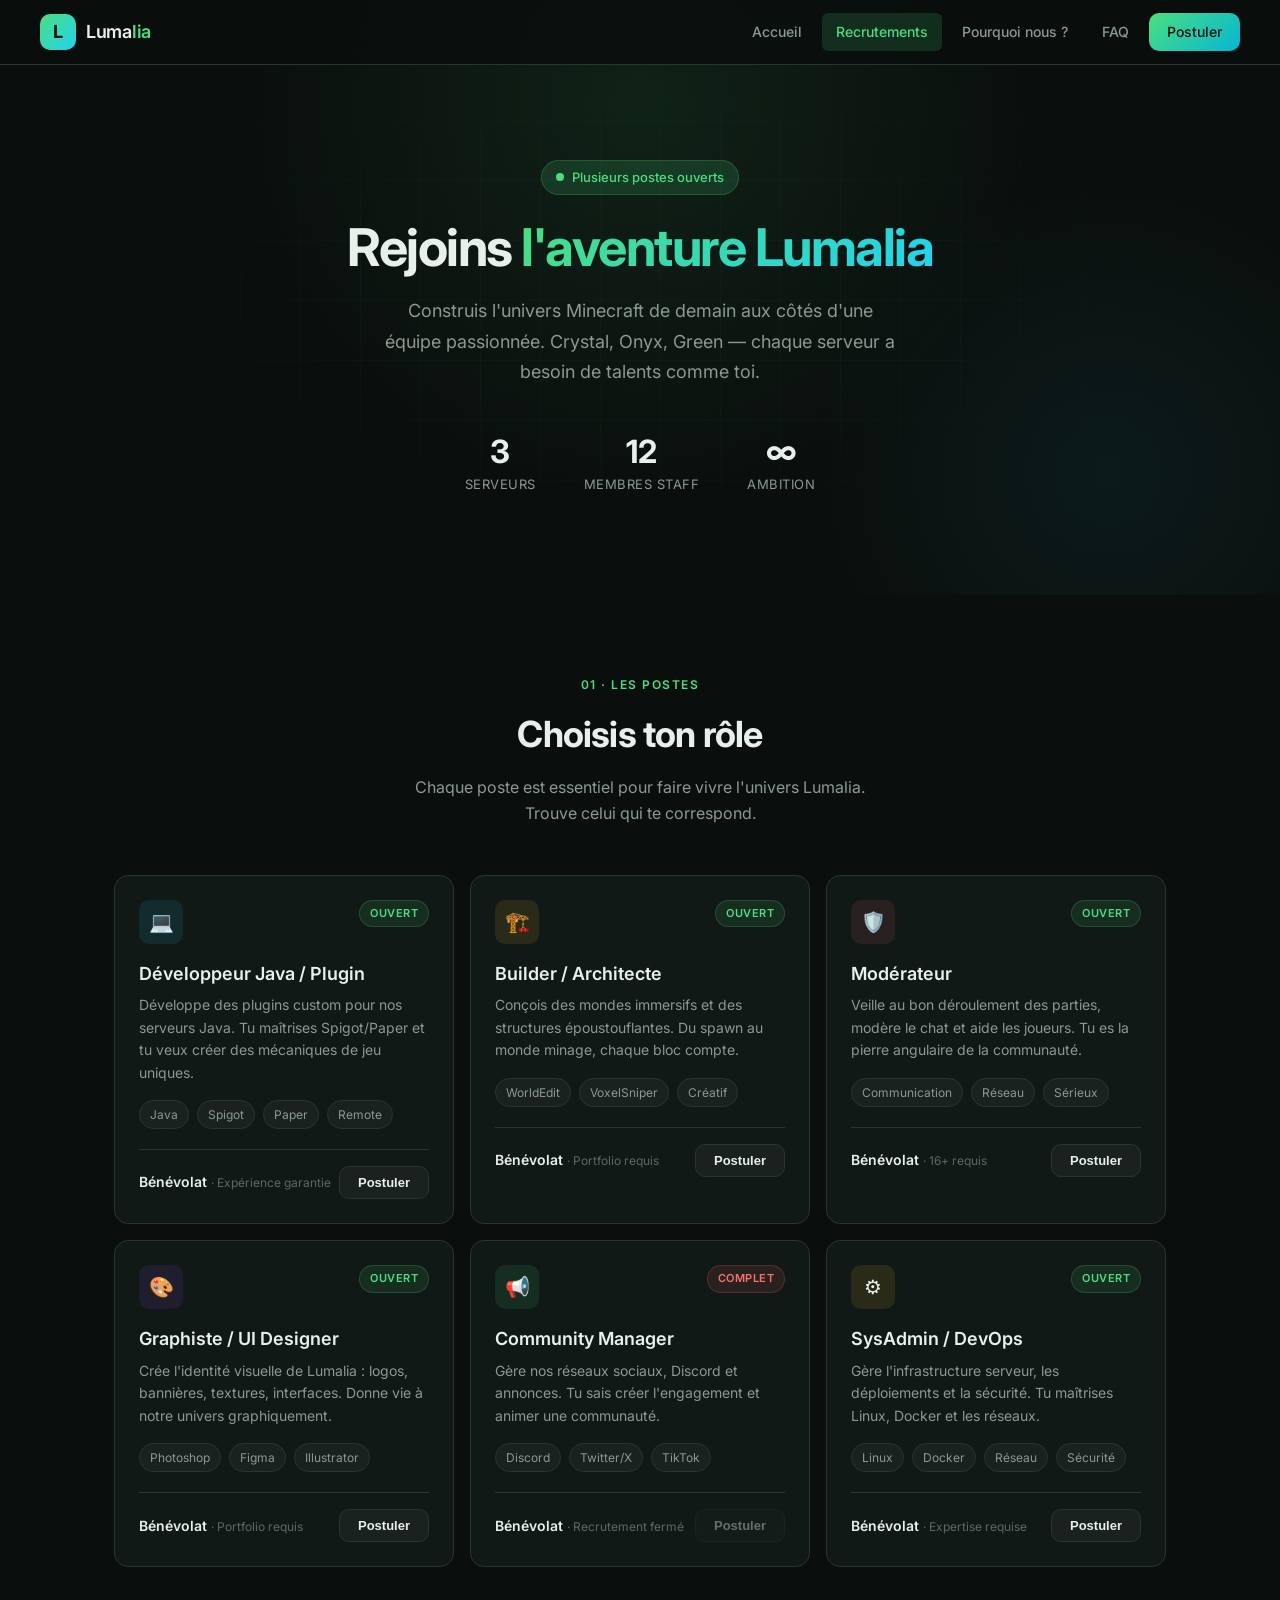
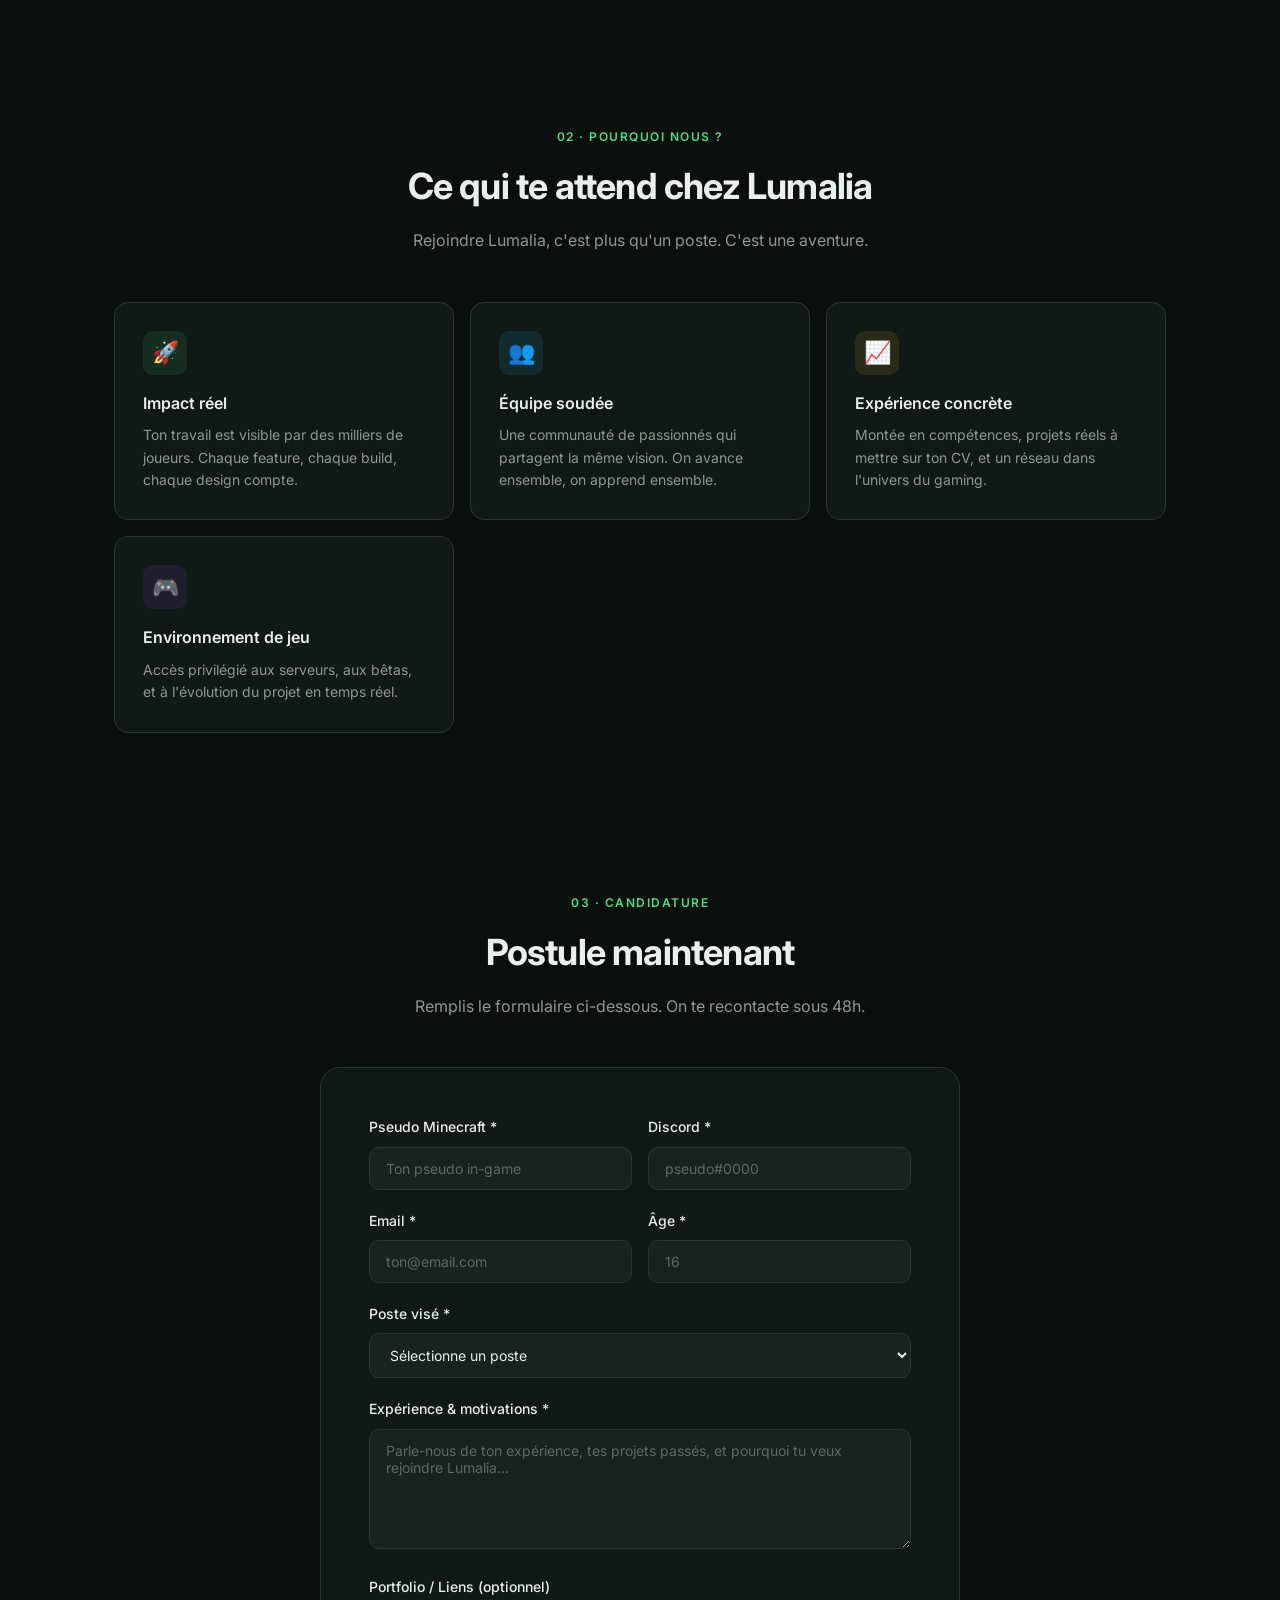
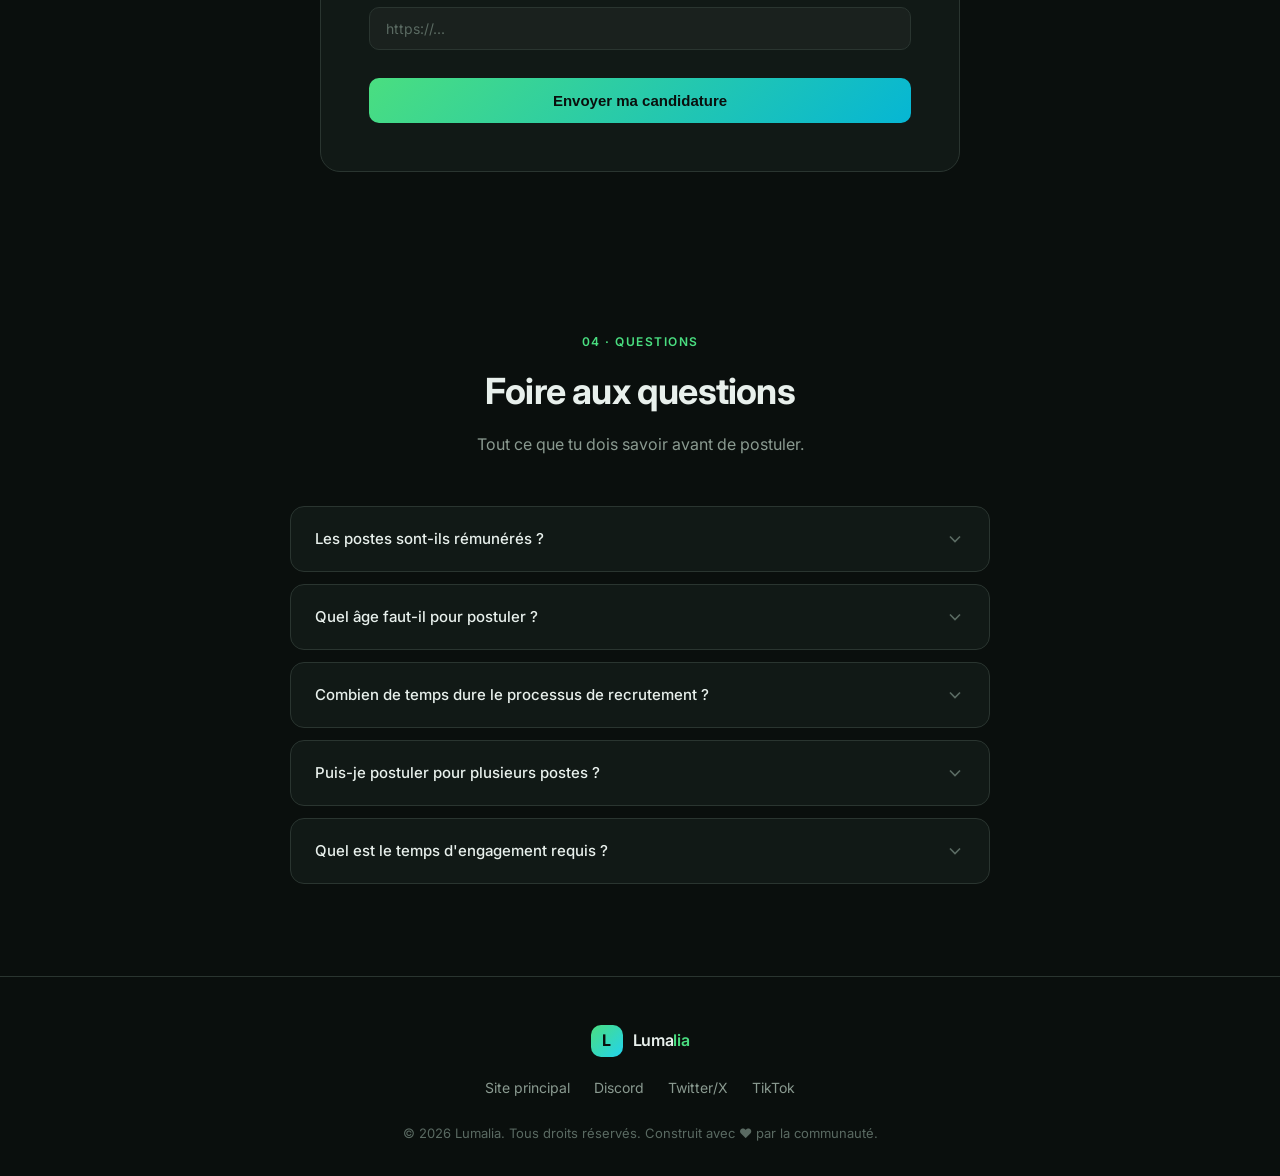
==== index.html @ da92738c "Update print statement from 'Hello' to 'Goodbye'" ====
<!DOCTYPE html>
<html lang="fr">
<head>
    <meta charset="UTF-8">
    <meta name="viewport" content="width=device-width, initial-scale=1.0">
    <title>Recrutements — Lumalia</title>
    <link rel="preconnect" href="https://fonts.googleapis.com">
    <link rel="preconnect" href="https://fonts.gstatic.com" crossorigin>
    <link href="https://fonts.googleapis.com/css2?family=Inter:wght@400;500;600;700&display=swap" rel="stylesheet">
    <style>
        :root {
            --lumalia-bg: #0a0f0d;
            --lumalia-surface: #111916;
            --lumalia-surface-2: #1a211e;
            --lumalia-surface-3: #242c28;
            --lumalia-border: #2a3530;
            --lumalia-text: #e8f0ec;
            --lumalia-text-dim: #8a9a90;
            --lumalia-text-muted: #5a6a62;
            --lumalia-green: #4ade80;
            --lumalia-green-dim: #22c55e;
            --lumalia-green-glow: rgba(74, 222, 128, 0.15);
            --lumalia-cyan: #22d3ee;
            --lumalia-cyan-dim: #06b6d4;
            --lumalia-cyan-glow: rgba(34, 211, 238, 0.15);
            --lumalia-amber: #fbbf24;
            --lumalia-red: #f87171;
            --radius-sm: 6px;
            --radius-md: 10px;
            --radius-lg: 14px;
            --radius-xl: 20px;
        }

        * {
            margin: 0;
            padding: 0;
            box-sizing: border-box;
        }

        body {
            font-family: 'Inter', system-ui, -apple-system, sans-serif;
            background: var(--lumalia-bg);
            color: var(--lumalia-text);
            line-height: 1.6;
            overflow-x: hidden;
        }

        /* ===== NAVBAR ===== */
        .navbar {
            position: fixed;
            top: 0;
            left: 0;
            right: 0;
            z-index: 100;
            background: rgba(10, 15, 13, 0.85);
            backdrop-filter: blur(20px);
            border-bottom: 1px solid var(--lumalia-border);
            padding: 0 24px;
        }

        .navbar-inner {
            max-width: 1200px;
            margin: 0 auto;
            display: flex;
            align-items: center;
            justify-content: space-between;
            height: 64px;
        }

        .logo {
            display: flex;
            align-items: center;
            gap: 10px;
            text-decoration: none;
            color: var(--lumalia-text);
        }

        .logo-icon {
            width: 36px;
            height: 36px;
            background: linear-gradient(135deg, var(--lumalia-green), var(--lumalia-cyan));
            border-radius: var(--radius-md);
            display: flex;
            align-items: center;
            justify-content: center;
            font-weight: 700;
            font-size: 18px;
            color: var(--lumalia-bg);
        }

        .logo-text {
            font-weight: 600;
            font-size: 18px;
            letter-spacing: -0.3px;
        }

        .logo-text span {
            color: var(--lumalia-green);
        }

        .nav-links {
            display: flex;
            align-items: center;
            gap: 6px;
        }

        .nav-links a {
            color: var(--lumalia-text-dim);
            text-decoration: none;
            font-size: 14px;
            font-weight: 500;
            padding: 8px 14px;
            border-radius: var(--radius-sm);
            transition: all 0.2s ease;
        }

        .nav-links a:hover {
            color: var(--lumalia-text);
            background: var(--lumalia-surface-2);
        }

        .nav-links a.active {
            color: var(--lumalia-green);
            background: var(--lumalia-green-glow);
        }

        .nav-cta {
            background: linear-gradient(135deg, var(--lumalia-green), var(--lumalia-cyan-dim));
            color: var(--lumalia-bg) !important;
            font-weight: 600;
            padding: 8px 18px !important;
            border-radius: var(--radius-md) !important;
        }

        .nav-cta:hover {
            opacity: 0.9;
            color: var(--lumalia-bg) !important;
        }

        /* ===== HERO ===== */
        .hero {
            padding: 160px 24px 100px;
            text-align: center;
            position: relative;
            overflow: hidden;
        }

        .hero-bg {
            position: absolute;
            inset: 0;
            pointer-events: none;
        }

        .hero-bg::before {
            content: '';
            position: absolute;
            top: -50%;
            left: 50%;
            transform: translateX(-50%);
            width: 800px;
            height: 800px;
            background: radial-gradient(circle, var(--lumalia-green-glow), transparent 70%);
            opacity: 0.6;
        }

        .hero-bg::after {
            content: '';
            position: absolute;
            bottom: -30%;
            right: -10%;
            width: 600px;
            height: 600px;
            background: radial-gradient(circle, var(--lumalia-cyan-glow), transparent 70%);
            opacity: 0.4;
        }

        .hero-grid {
            position: absolute;
            inset: 0;
            background-image:
                linear-gradient(rgba(74, 222, 128, 0.03) 1px, transparent 1px),
                linear-gradient(90deg, rgba(74, 222, 128, 0.03) 1px, transparent 1px);
            background-size: 60px 60px;
            mask-image: radial-gradient(ellipse at center, black 30%, transparent 70%);
            -webkit-mask-image: radial-gradient(ellipse at center, black 30%, transparent 70%);
        }

        .hero-content {
            position: relative;
            z-index: 2;
            max-width: 700px;
            margin: 0 auto;
        }

        .hero-badge {
            display: inline-flex;
            align-items: center;
            gap: 8px;
            padding: 6px 14px;
            background: var(--lumalia-green-glow);
            border: 1px solid rgba(74, 222, 128, 0.2);
            border-radius: 100px;
            font-size: 13px;
            font-weight: 500;
            color: var(--lumalia-green);
            margin-bottom: 24px;
        }

        .hero-badge .dot {
            width: 8px;
            height: 8px;
            background: var(--lumalia-green);
            border-radius: 50%;
            animation: pulse 2s ease-in-out infinite;
        }

        @keyframes pulse {
            0%, 100% { opacity: 1; transform: scale(1); }
            50% { opacity: 0.5; transform: scale(0.8); }
        }

        .hero h1 {
            font-size: 52px;
            font-weight: 700;
            line-height: 1.1;
            letter-spacing: -1.5px;
            margin-bottom: 20px;
        }

        .hero h1 .highlight {
            background: linear-gradient(135deg, var(--lumalia-green), var(--lumalia-cyan));
            -webkit-background-clip: text;
            -webkit-text-fill-color: transparent;
            background-clip: text;
        }

        .hero p {
            font-size: 18px;
            color: var(--lumalia-text-dim);
            max-width: 520px;
            margin: 0 auto 36px;
            line-height: 1.7;
        }

        .hero-stats {
            display: flex;
            justify-content: center;
            gap: 48px;
            margin-top: 48px;
        }

        .hero-stat {
            text-align: center;
        }

        .hero-stat-value {
            font-size: 32px;
            font-weight: 700;
            color: var(--lumalia-text);
            line-height: 1;
        }

        .hero-stat-label {
            font-size: 13px;
            color: var(--lumalia-text-dim);
            margin-top: 6px;
            text-transform: uppercase;
            letter-spacing: 0.5px;
        }

        /* ===== SECTIONS ===== */
        .section {
            padding: 80px 24px;
            max-width: 1100px;
            margin: 0 auto;
        }

        .section-header {
            text-align: center;
            margin-bottom: 48px;
        }

        .section-label {
            font-size: 12px;
            font-weight: 600;
            text-transform: uppercase;
            letter-spacing: 1.5px;
            color: var(--lumalia-green);
            margin-bottom: 12px;
        }

        .section h2 {
            font-size: 36px;
            font-weight: 700;
            letter-spacing: -0.8px;
            margin-bottom: 12px;
        }

        .section p {
            color: var(--lumalia-text-dim);
            font-size: 16px;
            max-width: 500px;
            margin: 0 auto;
        }

        /* ===== JOBS GRID ===== */
        .jobs-grid {
            display: grid;
            grid-template-columns: repeat(auto-fill, minmax(320px, 1fr));
            gap: 16px;
        }

        .job-card {
            background: var(--lumalia-surface);
            border: 1px solid var(--lumalia-border);
            border-radius: var(--radius-lg);
            padding: 24px;
            transition: all 0.3s ease;
            cursor: pointer;
            position: relative;
            overflow: hidden;
        }

        .job-card::before {
            content: '';
            position: absolute;
            top: 0;
            left: 0;
            right: 0;
            height: 2px;
            background: linear-gradient(90deg, var(--lumalia-green), var(--lumalia-cyan));
            opacity: 0;
            transition: opacity 0.3s ease;
        }

        .job-card:hover {
            border-color: rgba(74, 222, 128, 0.3);
            transform: translateY(-2px);
            box-shadow: 0 8px 32px rgba(0, 0, 0, 0.3);
        }

        .job-card:hover::before {
            opacity: 1;
        }

        .job-card-header {
            display: flex;
            align-items: flex-start;
            justify-content: space-between;
            margin-bottom: 16px;
        }

        .job-icon {
            width: 44px;
            height: 44px;
            border-radius: var(--radius-md);
            display: flex;
            align-items: center;
            justify-content: center;
            font-size: 20px;
        }

        .job-icon.dev { background: rgba(34, 211, 238, 0.1); }
        .job-icon.builder { background: rgba(251, 191, 36, 0.1); }
        .job-icon.mod { background: rgba(248, 113, 113, 0.1); }
        .job-icon.design { background: rgba(168, 85, 247, 0.1); }
        .job-icon.community { background: rgba(74, 222, 128, 0.1); }
        .job-icon.sysadmin { background: rgba(251, 191, 36, 0.1); }

        .job-status {
            padding: 4px 10px;
            border-radius: 100px;
            font-size: 11px;
            font-weight: 600;
            text-transform: uppercase;
            letter-spacing: 0.5px;
        }

        .job-status.open {
            background: rgba(74, 222, 128, 0.1);
            color: var(--lumalia-green);
            border: 1px solid rgba(74, 222, 128, 0.2);
        }

        .job-status.closed {
            background: rgba(248, 113, 113, 0.1);
            color: var(--lumalia-red);
            border: 1px solid rgba(248, 113, 113, 0.2);
        }

        .job-card h3 {
            font-size: 18px;
            font-weight: 600;
            margin-bottom: 6px;
        }

        .job-card p {
            font-size: 14px;
            color: var(--lumalia-text-dim);
            line-height: 1.6;
            margin-bottom: 16px;
        }

        .job-meta {
            display: flex;
            flex-wrap: wrap;
            gap: 8px;
        }

        .job-tag {
            padding: 4px 10px;
            background: var(--lumalia-surface-2);
            border: 1px solid var(--lumalia-border);
            border-radius: 100px;
            font-size: 12px;
            color: var(--lumalia-text-dim);
        }

        .job-card-footer {
            display: flex;
            align-items: center;
            justify-content: space-between;
            margin-top: 20px;
            padding-top: 16px;
            border-top: 1px solid var(--lumalia-border);
        }

        .job-salary {
            font-size: 14px;
            font-weight: 600;
            color: var(--lumalia-text);
        }

        .job-salary span {
            font-size: 12px;
            font-weight: 400;
            color: var(--lumalia-text-muted);
        }

        .job-apply-btn {
            padding: 8px 18px;
            background: var(--lumalia-surface-2);
            border: 1px solid var(--lumalia-border);
            border-radius: var(--radius-md);
            color: var(--lumalia-text);
            font-size: 13px;
            font-weight: 600;
            cursor: pointer;
            transition: all 0.2s ease;
        }

        .job-apply-btn:hover {
            background: var(--lumalia-green);
            border-color: var(--lumalia-green);
            color: var(--lumalia-bg);
        }

        /* ===== WHY JOIN ===== */
        .why-grid {
            display: grid;
            grid-template-columns: repeat(auto-fill, minmax(260px, 1fr));
            gap: 16px;
        }

        .why-card {
            background: var(--lumalia-surface);
            border: 1px solid var(--lumalia-border);
            border-radius: var(--radius-lg);
            padding: 28px;
            transition: all 0.3s ease;
        }

        .why-card:hover {
            border-color: rgba(74, 222, 128, 0.2);
        }

        .why-card .icon {
            width: 44px;
            height: 44px;
            border-radius: var(--radius-md);
            display: flex;
            align-items: center;
            justify-content: center;
            font-size: 22px;
            margin-bottom: 16px;
        }

        .why-card h3 {
            font-size: 16px;
            font-weight: 600;
            margin-bottom: 8px;
        }

        .why-card p {
            font-size: 14px;
            color: var(--lumalia-text-dim);
            line-height: 1.6;
        }

        /* ===== APPLICATION FORM ===== */
        .form-section {
            background: var(--lumalia-surface);
            border: 1px solid var(--lumalia-border);
            border-radius: var(--radius-xl);
            padding: 48px;
            max-width: 640px;
            margin: 0 auto;
        }

        .form-group {
            margin-bottom: 20px;
        }

        .form-group label {
            display: block;
            font-size: 14px;
            font-weight: 500;
            margin-bottom: 8px;
            color: var(--lumalia-text);
        }

        .form-group input,
        .form-group select,
        .form-group textarea {
            width: 100%;
            padding: 12px 16px;
            background: var(--lumalia-surface-2);
            border: 1px solid var(--lumalia-border);
            border-radius: var(--radius-md);
            color: var(--lumalia-text);
            font-size: 14px;
            font-family: inherit;
            transition: all 0.2s ease;
            outline: none;
        }

        .form-group input:focus,
        .form-group select:focus,
        .form-group textarea:focus {
            border-color: var(--lumalia-green);
            box-shadow: 0 0 0 3px var(--lumalia-green-glow);
        }

        .form-group input::placeholder,
        .form-group textarea::placeholder {
            color: var(--lumalia-text-muted);
        }

        .form-group textarea {
            min-height: 120px;
            resize: vertical;
        }

        .form-row {
            display: grid;
            grid-template-columns: 1fr 1fr;
            gap: 16px;
        }

        .form-submit {
            width: 100%;
            padding: 14px;
            background: linear-gradient(135deg, var(--lumalia-green), var(--lumalia-cyan-dim));
            border: none;
            border-radius: var(--radius-md);
            color: var(--lumalia-bg);
            font-size: 15px;
            font-weight: 600;
            cursor: pointer;
            transition: all 0.2s ease;
            margin-top: 8px;
        }

        .form-submit:hover {
            opacity: 0.9;
            transform: translateY(-1px);
        }

        /* ===== FAQ ===== */
        .faq-list {
            max-width: 700px;
            margin: 0 auto;
        }

        .faq-item {
            background: var(--lumalia-surface);
            border: 1px solid var(--lumalia-border);
            border-radius: var(--radius-lg);
            margin-bottom: 12px;
            overflow: hidden;
            transition: all 0.3s ease;
        }

        .faq-item:hover {
            border-color: rgba(74, 222, 128, 0.2);
        }

        .faq-question {
            padding: 20px 24px;
            display: flex;
            align-items: center;
            justify-content: space-between;
            cursor: pointer;
            font-size: 15px;
            font-weight: 500;
            transition: color 0.2s ease;
        }

        .faq-question:hover {
            color: var(--lumalia-green);
        }

        .faq-question svg {
            width: 20px;
            height: 20px;
            color: var(--lumalia-text-muted);
            transition: transform 0.3s ease;
            flex-shrink: 0;
        }

        .faq-item.active .faq-question svg {
            transform: rotate(180deg);
        }

        .faq-answer {
            max-height: 0;
            overflow: hidden;
            transition: max-height 0.3s ease, padding 0.3s ease;
        }

        .faq-item.active .faq-answer {
            max-height: 300px;
            padding: 0 24px 20px;
        }

        .faq-answer p {
            font-size: 14px;
            color: var(--lumalia-text-dim);
            line-height: 1.7;
        }

        /* ===== FOOTER ===== */
        .footer {
            border-top: 1px solid var(--lumalia-border);
            padding: 48px 24px 32px;
            text-align: center;
        }

        .footer-logo {
            display: inline-flex;
            align-items: center;
            gap: 10px;
            margin-bottom: 20px;
        }

        .footer-logo .logo-icon {
            width: 32px;
            height: 32px;
            font-size: 16px;
        }

        .footer-logo .logo-text {
            font-size: 16px;
        }

        .footer-links {
            display: flex;
            justify-content: center;
            gap: 24px;
            margin-bottom: 24px;
        }

        .footer-links a {
            color: var(--lumalia-text-dim);
            text-decoration: none;
            font-size: 14px;
            transition: color 0.2s ease;
        }

        .footer-links a:hover {
            color: var(--lumalia-text);
        }

        .footer-copy {
            font-size: 13px;
            color: var(--lumalia-text-muted);
        }

        /* ===== SCROLLBAR ===== */
        ::-webkit-scrollbar {
            width: 8px;
        }

        ::-webkit-scrollbar-track {
            background: var(--lumalia-bg);
        }

        ::-webkit-scrollbar-thumb {
            background: var(--lumalia-surface-3);
            border-radius: 4px;
        }

        ::-webkit-scrollbar-thumb:hover {
            background: var(--lumalia-border);
        }

        /* ===== RESPONSIVE ===== */
        @media (max-width: 768px) {
            .hero h1 {
                font-size: 36px;
            }

            .hero-stats {
                gap: 24px;
            }

            .hero-stat-value {
                font-size: 24px;
            }

            .section h2 {
                font-size: 28px;
            }

            .form-row {
                grid-template-columns: 1fr;
            }

            .form-section {
                padding: 28px;
            }

            .nav-links {
                display: none;
            }
        }
    </style>
<base target="_blank">
</head>
<body>

    <!-- NAVBAR -->
    <nav class="navbar">
        <div class="navbar-inner">
            <a href="https://lumania.fr" class="logo">
                <div class="logo-icon">L</div>
                <div class="logo-text">Luma<span>lia</span></div>
            </a>
            <div class="nav-links">
                <a href="https://lumania.fr">Accueil</a>
                <a href="#jobs" class="active">Recrutements</a>
                <a href="#why">Pourquoi nous ?</a>
                <a href="#faq">FAQ</a>
                <a href="#apply" class="nav-cta">Postuler</a>
            </div>
        </div>
    </nav>

    <!-- HERO -->
    <section class="hero">
        <div class="hero-bg">
            <div class="hero-grid"></div>
        </div>
        <div class="hero-content">
            <div class="hero-badge">
                <span class="dot"></span>
                Plusieurs postes ouverts
            </div>
            <h1>Rejoins <span class="highlight">l'aventure Lumalia</span></h1>
            <p>Construis l'univers Minecraft de demain aux côtés d'une équipe passionnée. Crystal, Onyx, Green — chaque serveur a besoin de talents comme toi.</p>
            <div class="hero-stats">
                <div class="hero-stat">
                    <div class="hero-stat-value">3</div>
                    <div class="hero-stat-label">Serveurs</div>
                </div>
                <div class="hero-stat">
                    <div class="hero-stat-value">12</div>
                    <div class="hero-stat-label">Membres staff</div>
                </div>
                <div class="hero-stat">
                    <div class="hero-stat-value">∞</div>
                    <div class="hero-stat-label">Ambition</div>
                </div>
            </div>
        </div>
    </section>

    <!-- JOBS -->
    <section class="section" id="jobs">
        <div class="section-header">
            <div class="section-label">01 · Les postes</div>
            <h2>Choisis ton rôle</h2>
            <p>Chaque poste est essentiel pour faire vivre l'univers Lumalia. Trouve celui qui te correspond.</p>
        </div>
        <div class="jobs-grid">
            <div class="job-card">
                <div class="job-card-header">
                    <div class="job-icon dev">💻</div>
                    <span class="job-status open">Ouvert</span>
                </div>
                <h3>Développeur Java / Plugin</h3>
                <p>Développe des plugins custom pour nos serveurs Java. Tu maîtrises Spigot/Paper et tu veux créer des mécaniques de jeu uniques.</p>
                <div class="job-meta">
                    <span class="job-tag">Java</span>
                    <span class="job-tag">Spigot</span>
                    <span class="job-tag">Paper</span>
                    <span class="job-tag">Remote</span>
                </div>
                <div class="job-card-footer">
                    <div class="job-salary">Bénévolat <span>· Expérience garantie</span></div>
                    <button class="job-apply-btn" onclick="scrollToApply('Développeur Java')">Postuler</button>
                </div>
            </div>

            <div class="job-card">
                <div class="job-card-header">
                    <div class="job-icon builder">🏗️</div>
                    <span class="job-status open">Ouvert</span>
                </div>
                <h3>Builder / Architecte</h3>
                <p>Conçois des mondes immersifs et des structures époustouflantes. Du spawn au monde minage, chaque bloc compte.</p>
                <div class="job-meta">
                    <span class="job-tag">WorldEdit</span>
                    <span class="job-tag">VoxelSniper</span>
                    <span class="job-tag">Créatif</span>
                </div>
                <div class="job-card-footer">
                    <div class="job-salary">Bénévolat <span>· Portfolio requis</span></div>
                    <button class="job-apply-btn" onclick="scrollToApply('Builder')">Postuler</button>
                </div>
            </div>

            <div class="job-card">
                <div class="job-card-header">
                    <div class="job-icon mod">🛡️</div>
                    <span class="job-status open">Ouvert</span>
                </div>
                <h3>Modérateur</h3>
                <p>Veille au bon déroulement des parties, modère le chat et aide les joueurs. Tu es la pierre angulaire de la communauté.</p>
                <div class="job-meta">
                    <span class="job-tag">Communication</span>
                    <span class="job-tag">Réseau</span>
                    <span class="job-tag">Sérieux</span>
                </div>
                <div class="job-card-footer">
                    <div class="job-salary">Bénévolat <span>· 16+ requis</span></div>
                    <button class="job-apply-btn" onclick="scrollToApply('Modérateur')">Postuler</button>
                </div>
            </div>

            <div class="job-card">
                <div class="job-card-header">
                    <div class="job-icon design">🎨</div>
                    <span class="job-status open">Ouvert</span>
                </div>
                <h3>Graphiste / UI Designer</h3>
                <p>Crée l'identité visuelle de Lumalia : logos, bannières, textures, interfaces. Donne vie à notre univers graphiquement.</p>
                <div class="job-meta">
                    <span class="job-tag">Photoshop</span>
                    <span class="job-tag">Figma</span>
                    <span class="job-tag">Illustrator</span>
                </div>
                <div class="job-card-footer">
                    <div class="job-salary">Bénévolat <span>· Portfolio requis</span></div>
                    <button class="job-apply-btn" onclick="scrollToApply('Graphiste')">Postuler</button>
                </div>
            </div>

            <div class="job-card">
                <div class="job-card-header">
                    <div class="job-icon community">📢</div>
                    <span class="job-status closed">Complet</span>
                </div>
                <h3>Community Manager</h3>
                <p>Gère nos réseaux sociaux, Discord et annonces. Tu sais créer l'engagement et animer une communauté.</p>
                <div class="job-meta">
                    <span class="job-tag">Discord</span>
                    <span class="job-tag">Twitter/X</span>
                    <span class="job-tag">TikTok</span>
                </div>
                <div class="job-card-footer">
                    <div class="job-salary">Bénévolat <span>· Recrutement fermé</span></div>
                    <button class="job-apply-btn" disabled style="opacity:0.4;cursor:not-allowed;">Postuler</button>
                </div>
            </div>

            <div class="job-card">
                <div class="job-card-header">
                    <div class="job-icon sysadmin">⚙️</div>
                    <span class="job-status open">Ouvert</span>
                </div>
                <h3>SysAdmin / DevOps</h3>
                <p>Gère l'infrastructure serveur, les déploiements et la sécurité. Tu maîtrises Linux, Docker et les réseaux.</p>
                <div class="job-meta">
                    <span class="job-tag">Linux</span>
                    <span class="job-tag">Docker</span>
                    <span class="job-tag">Réseau</span>
                    <span class="job-tag">Sécurité</span>
                </div>
                <div class="job-card-footer">
                    <div class="job-salary">Bénévolat <span>· Expertise requise</span></div>
                    <button class="job-apply-btn" onclick="scrollToApply('SysAdmin')">Postuler</button>
                </div>
            </div>
        </div>
    </section>

    <!-- WHY JOIN -->
    <section class="section" id="why">
        <div class="section-header">
            <div class="section-label">02 · Pourquoi nous ?</div>
            <h2>Ce qui te attend chez Lumalia</h2>
            <p>Rejoindre Lumalia, c'est plus qu'un poste. C'est une aventure.</p>
        </div>
        <div class="why-grid">
            <div class="why-card">
                <div class="icon" style="background: rgba(74,222,128,0.1);">🚀</div>
                <h3>Impact réel</h3>
                <p>Ton travail est visible par des milliers de joueurs. Chaque feature, chaque build, chaque design compte.</p>
            </div>
            <div class="why-card">
                <div class="icon" style="background: rgba(34,211,238,0.1);">👥</div>
                <h3>Équipe soudée</h3>
                <p>Une communauté de passionnés qui partagent la même vision. On avance ensemble, on apprend ensemble.</p>
            </div>
            <div class="why-card">
                <div class="icon" style="background: rgba(251,191,36,0.1);">📈</div>
                <h3>Expérience concrète</h3>
                <p>Montée en compétences, projets réels à mettre sur ton CV, et un réseau dans l'univers du gaming.</p>
            </div>
            <div class="why-card">
                <div class="icon" style="background: rgba(168,85,247,0.1);">🎮</div>
                <h3>Environnement de jeu</h3>
                <p>Accès privilégié aux serveurs, aux bêtas, et à l'évolution du projet en temps réel.</p>
            </div>
        </div>
    </section>

    <!-- APPLICATION FORM -->
    <section class="section" id="apply">
        <div class="section-header">
            <div class="section-label">03 · Candidature</div>
            <h2>Postule maintenant</h2>
            <p>Remplis le formulaire ci-dessous. On te recontacte sous 48h.</p>
        </div>
        <div class="form-section">
            <form id="applyForm" onsubmit="handleSubmit(event)">
                <div class="form-row">
                    <div class="form-group">
                        <label for="pseudo">Pseudo Minecraft *</label>
                        <input type="text" id="pseudo" name="pseudo" placeholder="Ton pseudo in-game" required>
                    </div>
                    <div class="form-group">
                        <label for="discord">Discord *</label>
                        <input type="text" id="discord" name="discord" placeholder="pseudo#0000" required>
                    </div>
                </div>
                <div class="form-row">
                    <div class="form-group">
                        <label for="email">Email *</label>
                        <input type="email" id="email" name="email" placeholder="ton@email.com" required>
                    </div>
                    <div class="form-group">
                        <label for="age">Âge *</label>
                        <input type="number" id="age" name="age" placeholder="16" min="13" max="99" required>
                    </div>
                </div>
                <div class="form-group">
                    <label for="poste">Poste visé *</label>
                    <select id="poste" name="poste" required>
                        <option value="">Sélectionne un poste</option>
                        <option value="Développeur Java">Développeur Java / Plugin</option>
                        <option value="Builder">Builder / Architecte</option>
                        <option value="Modérateur">Modérateur</option>
                        <option value="Graphiste">Graphiste / UI Designer</option>
                        <option value="SysAdmin">SysAdmin / DevOps</option>
                    </select>
                </div>
                <div class="form-group">
                    <label for="experience">Expérience & motivations *</label>
                    <textarea id="experience" name="experience" placeholder="Parle-nous de ton expérience, tes projets passés, et pourquoi tu veux rejoindre Lumalia..." required></textarea>
                </div>
                <div class="form-group">
                    <label for="portfolio">Portfolio / Liens (optionnel)</label>
                    <input type="url" id="portfolio" name="portfolio" placeholder="https://...">
                </div>
                <button type="submit" class="form-submit">Envoyer ma candidature</button>
            </form>
        </div>
    </section>

    <!-- FAQ -->
    <section class="section" id="faq">
        <div class="section-header">
            <div class="section-label">04 · Questions</div>
            <h2>Foire aux questions</h2>
            <p>Tout ce que tu dois savoir avant de postuler.</p>
        </div>
        <div class="faq-list">
            <div class="faq-item">
                <div class="faq-question" onclick="toggleFaq(this)">
                    Les postes sont-ils rémunérés ?
                    <svg viewBox="0 0 24 24" fill="none" stroke="currentColor" stroke-width="2"><path d="M6 9l6 6 6-6"/></svg>
                </div>
                <div class="faq-answer">
                    <p>Pour l'instant, tous les postes sont en bénévolat. Lumalia est un projet communautaire porté par la passion. Cependant, des rémunérations peuvent être envisagées à long terme selon l'évolution du projet.</p>
                </div>
            </div>
            <div class="faq-item">
                <div class="faq-question" onclick="toggleFaq(this)">
                    Quel âge faut-il pour postuler ?
                    <svg viewBox="0 0 24 24" fill="none" stroke="currentColor" stroke-width="2"><path d="M6 9l6 6 6-6"/></svg>
                </div>
                <div class="faq-answer">
                    <p>La majorité des postes requièrent d'avoir au moins 16 ans. Pour les postes à responsabilité (administration, sysadmin), nous préférons des candidats majeurs (18+). Des exceptions peuvent être faites selon la maturité démontrée.</p>
                </div>
            </div>
            <div class="faq-item">
                <div class="faq-question" onclick="toggleFaq(this)">
                    Combien de temps dure le processus de recrutement ?
                    <svg viewBox="0 0 24 24" fill="none" stroke="currentColor" stroke-width="2"><path d="M6 9l6 6 6-6"/></svg>
                </div>
                <div class="faq-answer">
                    <p>On te recontacte sous 48h après ta candidature. Si elle est retenue, un entretien vocal sur Discord est organisé dans la semaine suivante. La décision finale est communiquée sous 7 jours maximum.</p>
                </div>
            </div>
            <div class="faq-item">
                <div class="faq-question" onclick="toggleFaq(this)">
                    Puis-je postuler pour plusieurs postes ?
                    <svg viewBox="0 0 24 24" fill="none" stroke="currentColor" stroke-width="2"><path d="M6 9l6 6 6-6"/></svg>
                </div>
                <div class="faq-answer">
                    <p>Oui, tu peux postuler pour plusieurs postes si tu penses avoir les compétences pour chacun. Précise-le dans ta candidature et on discutera ensemble du poste le plus adapté à ton profil.</p>
                </div>
            </div>
            <div class="faq-item">
                <div class="faq-question" onclick="toggleFaq(this)">
                    Quel est le temps d'engagement requis ?
                    <svg viewBox="0 0 24 24" fill="none" stroke="currentColor" stroke-width="2"><path d="M6 9l6 6 6-6"/></svg>
                </div>
                <div class="faq-answer">
                    <p>On demande un minimum de 5-10h par semaine selon le poste. L'important est la régularité et la communication. Si tu as des périodes d'indisponibilité, on s'adapte — on est une équipe, pas une entreprise.</p>
                </div>
            </div>
        </div>
    </section>

    <!-- FOOTER -->
    <footer class="footer">
        <div class="footer-logo">
            <div class="logo-icon">L</div>
            <div class="logo-text">Luma<span>lia</span></div>
        </div>
        <div class="footer-links">
            <a href="https://lumania.fr">Site principal</a>
            <a href="https://discord.gg/lumania">Discord</a>
            <a href="https://twitter.com/lumania">Twitter/X</a>
            <a href="https://tiktok.com/@lumania">TikTok</a>
        </div>
        <div class="footer-copy">
            © 2026 Lumalia. Tous droits réservés. Construit avec ❤️ par la communauté.
        </div>
    </footer>

    <script>
        // Smooth scroll pour les ancres
        document.querySelectorAll('a[href^="#"]').forEach(anchor => {
            anchor.addEventListener('click', function(e) {
                e.preventDefault();
                const target = document.querySelector(this.getAttribute('href'));
                if (target) {
                    target.scrollIntoView({ behavior: 'smooth', block: 'start' });
                }
            });
        });

        // Scroll vers le formulaire avec pré-remplissage du poste
        function scrollToApply(poste) {
            const form = document.getElementById('apply');
            const select = document.getElementById('poste');
            if (select && poste) {
                for (let i = 0; i < select.options.length; i++) {
                    if (select.options[i].value === poste) {
                        select.selectedIndex = i;
                        break;
                    }
                }
            }
            form.scrollIntoView({ behavior: 'smooth', block: 'start' });
        }

        // FAQ toggle
        function toggleFaq(element) {
            const item = element.parentElement;
            const wasActive = item.classList.contains('active');

            // Ferme tous
            document.querySelectorAll('.faq-item').forEach(i => i.classList.remove('active'));

            // Ouvre celui-ci si pas déjà actif
            if (!wasActive) {
                item.classList.add('active');
            }
        }

        // Formulaire
        function handleSubmit(e) {
            e.preventDefault();
            const btn = e.target.querySelector('.form-submit');
            const originalText = btn.textContent;

            btn.textContent = 'Envoi en cours...';
            btn.disabled = true;

            setTimeout(() => {
                btn.textContent = '✓ Candidature envoyée !';
                btn.style.background = 'linear-gradient(135deg, #22c55e, #16a34a)';

                setTimeout(() => {
                    btn.textContent = originalText;
                    btn.style.background = '';
                    btn.disabled = false;
                    e.target.reset();
                }, 3000);
            }, 1500);
        }

        // Animation au scroll
        const observerOptions = {
            threshold: 0.1,
            rootMargin: '0px 0px -50px 0px'
        };

        const observer = new IntersectionObserver((entries) => {
            entries.forEach(entry => {
                if (entry.isIntersecting) {
                    entry.target.style.opacity = '1';
                    entry.target.style.transform = 'translateY(0)';
                }
            });
        }, observerOptions);

        document.querySelectorAll('.job-card, .why-card, .faq-item').forEach(el => {
            el.style.opacity = '0';
            el.style.transform = 'translateY(20px)';
            el.style.transition = 'opacity 0.5s ease, transform 0.5s ease';
            observer.observe(el);
        });
    </script>

</body>
</html>
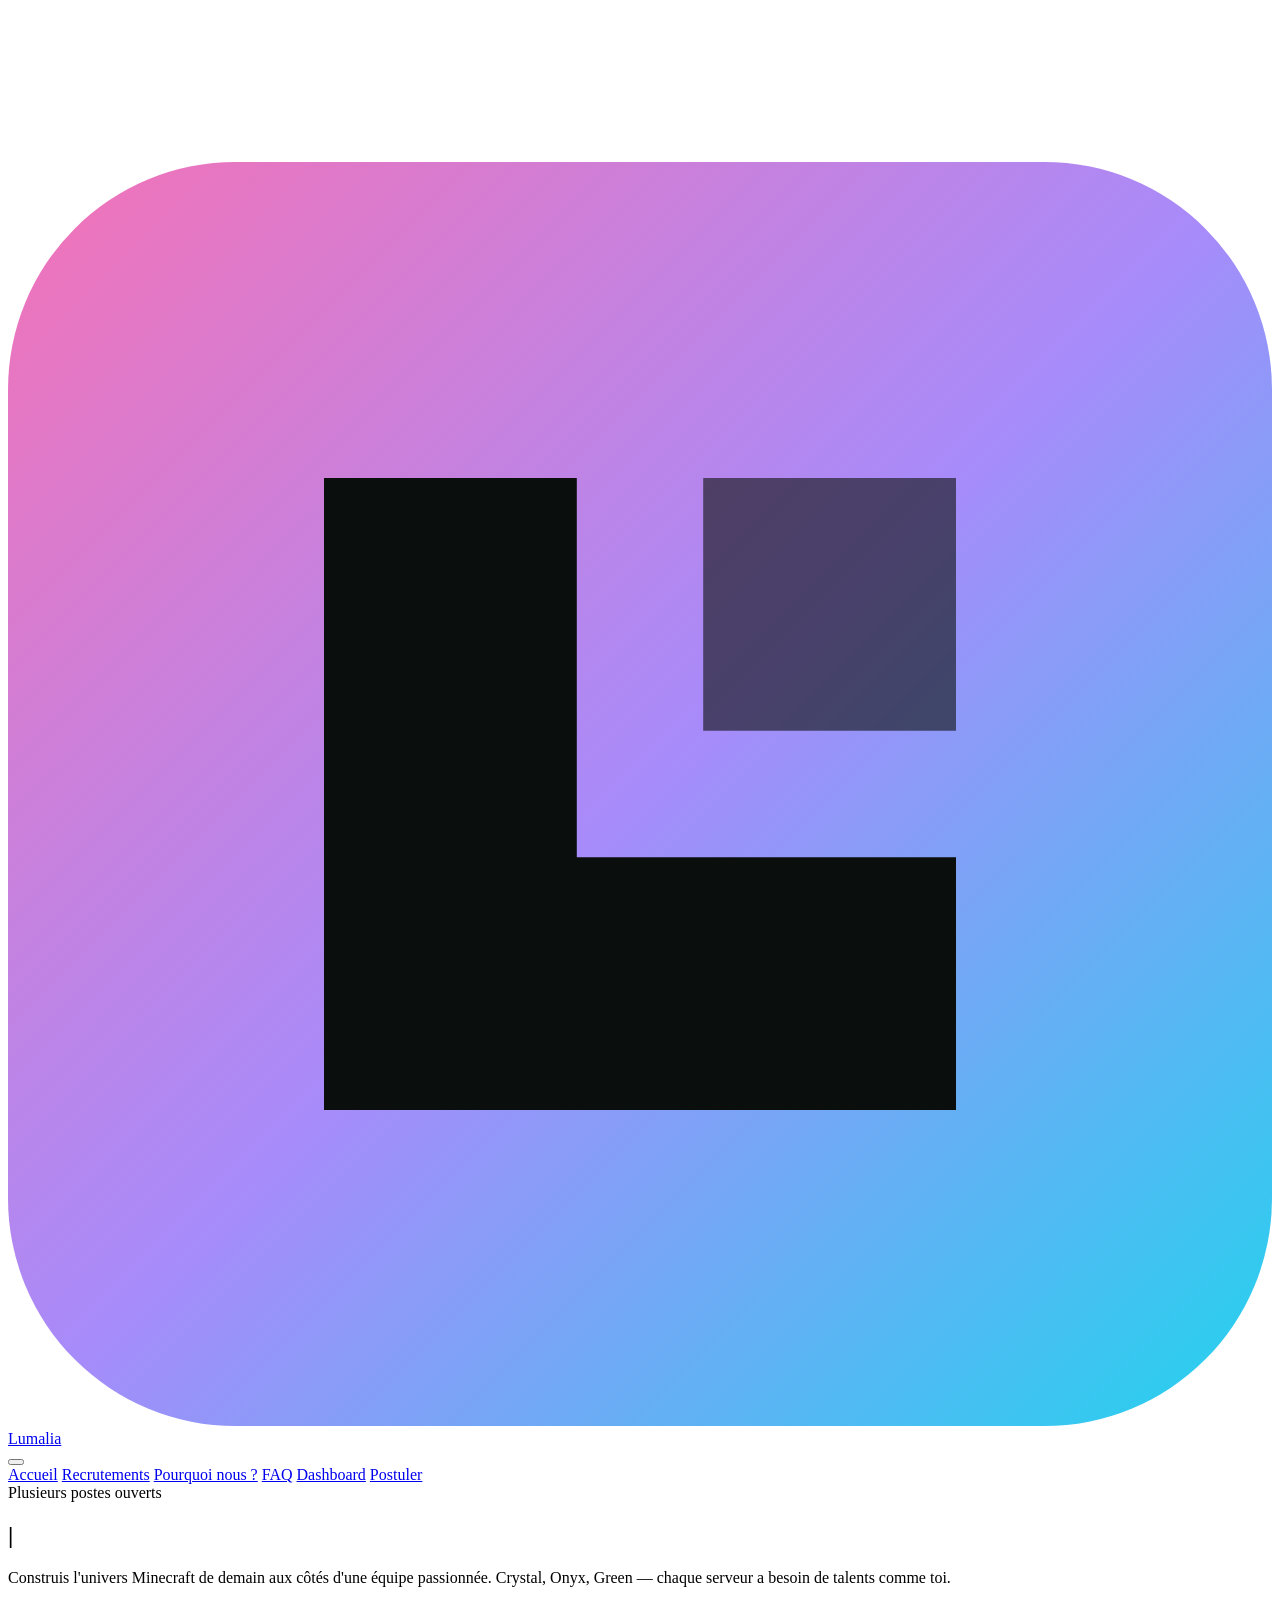
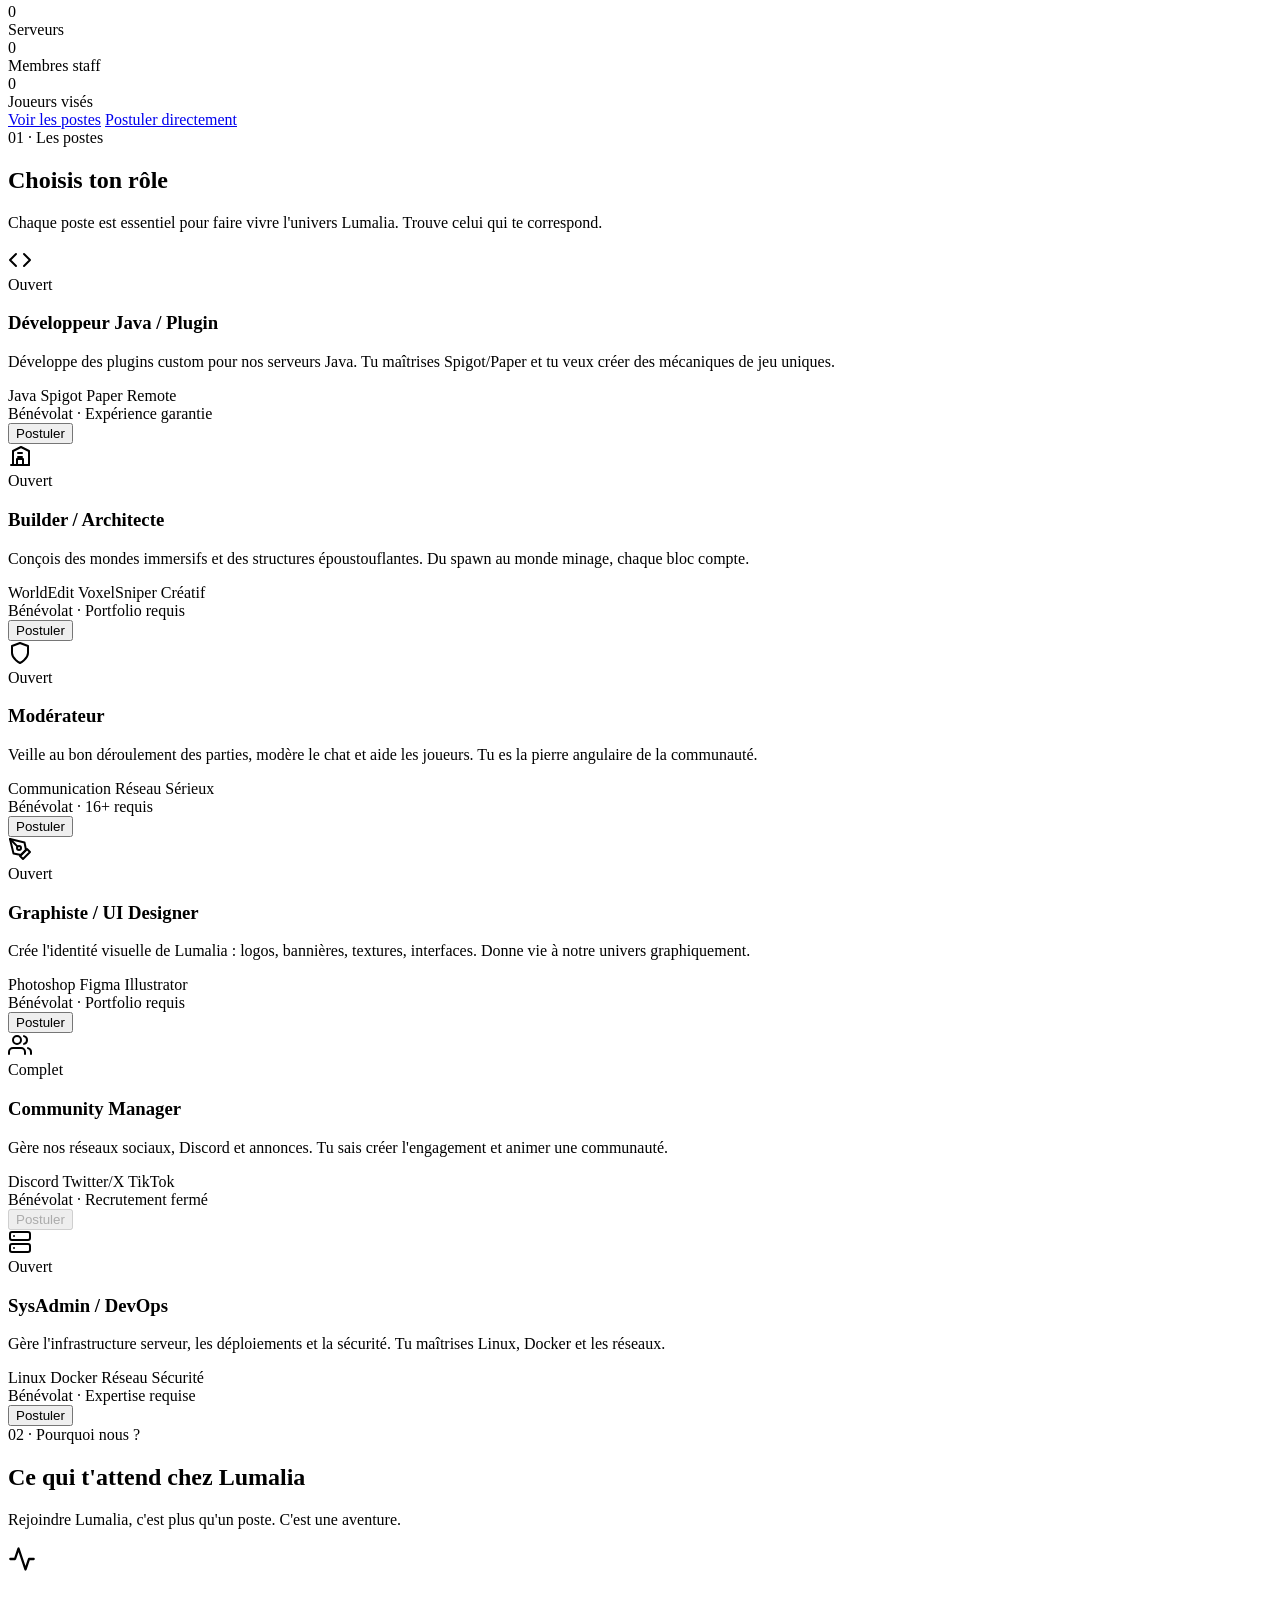
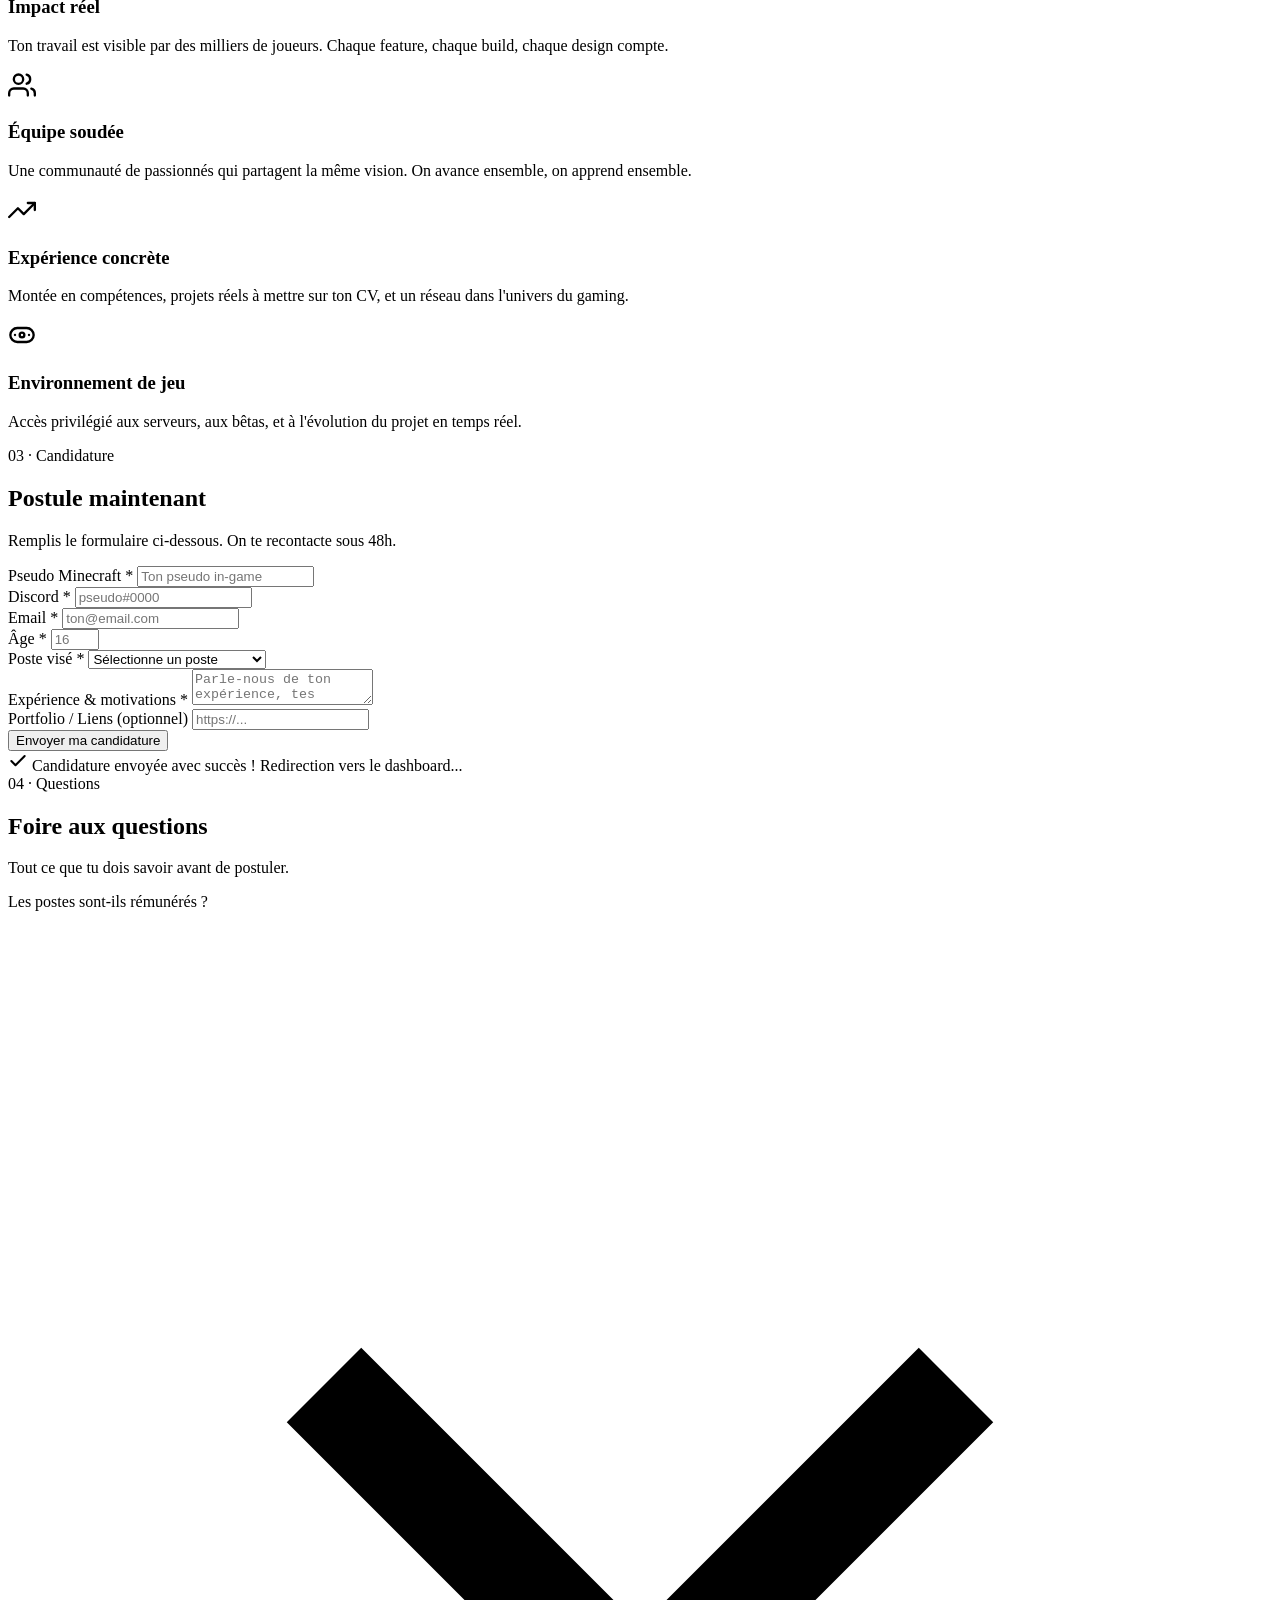
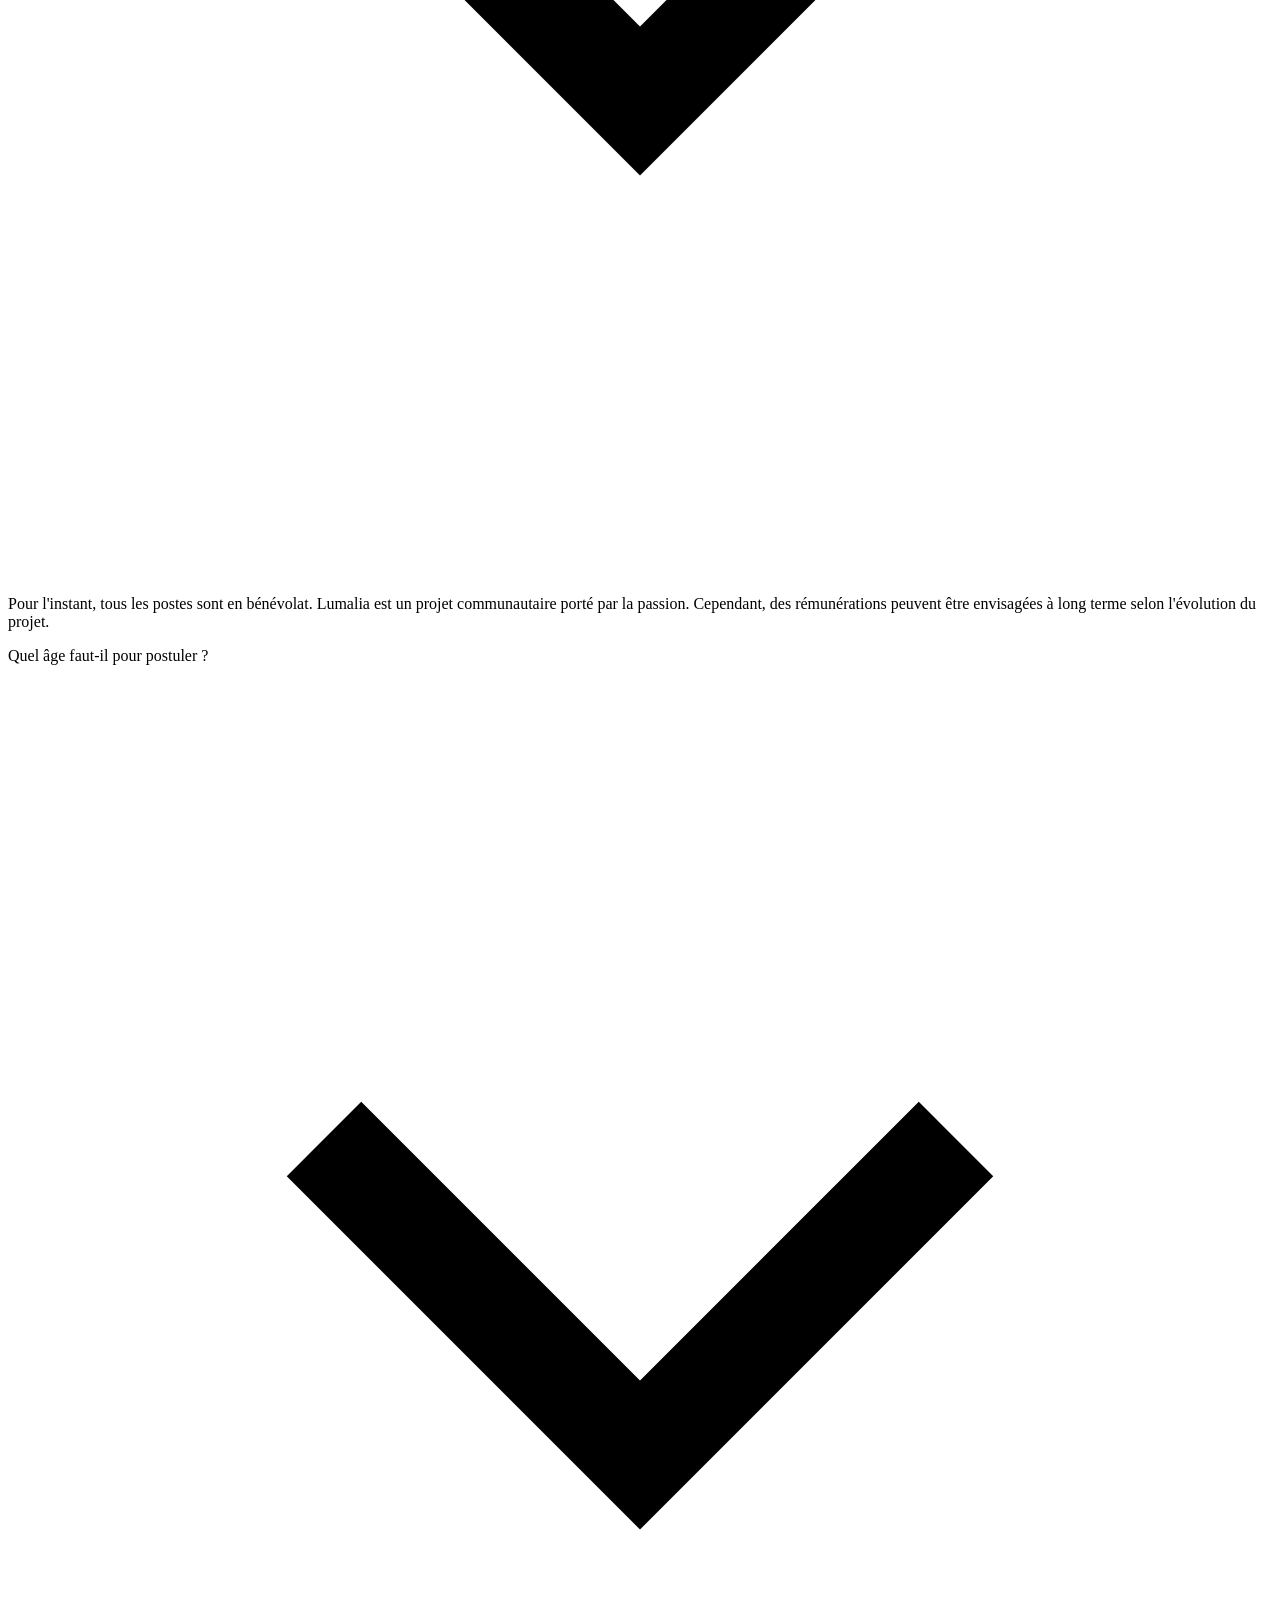
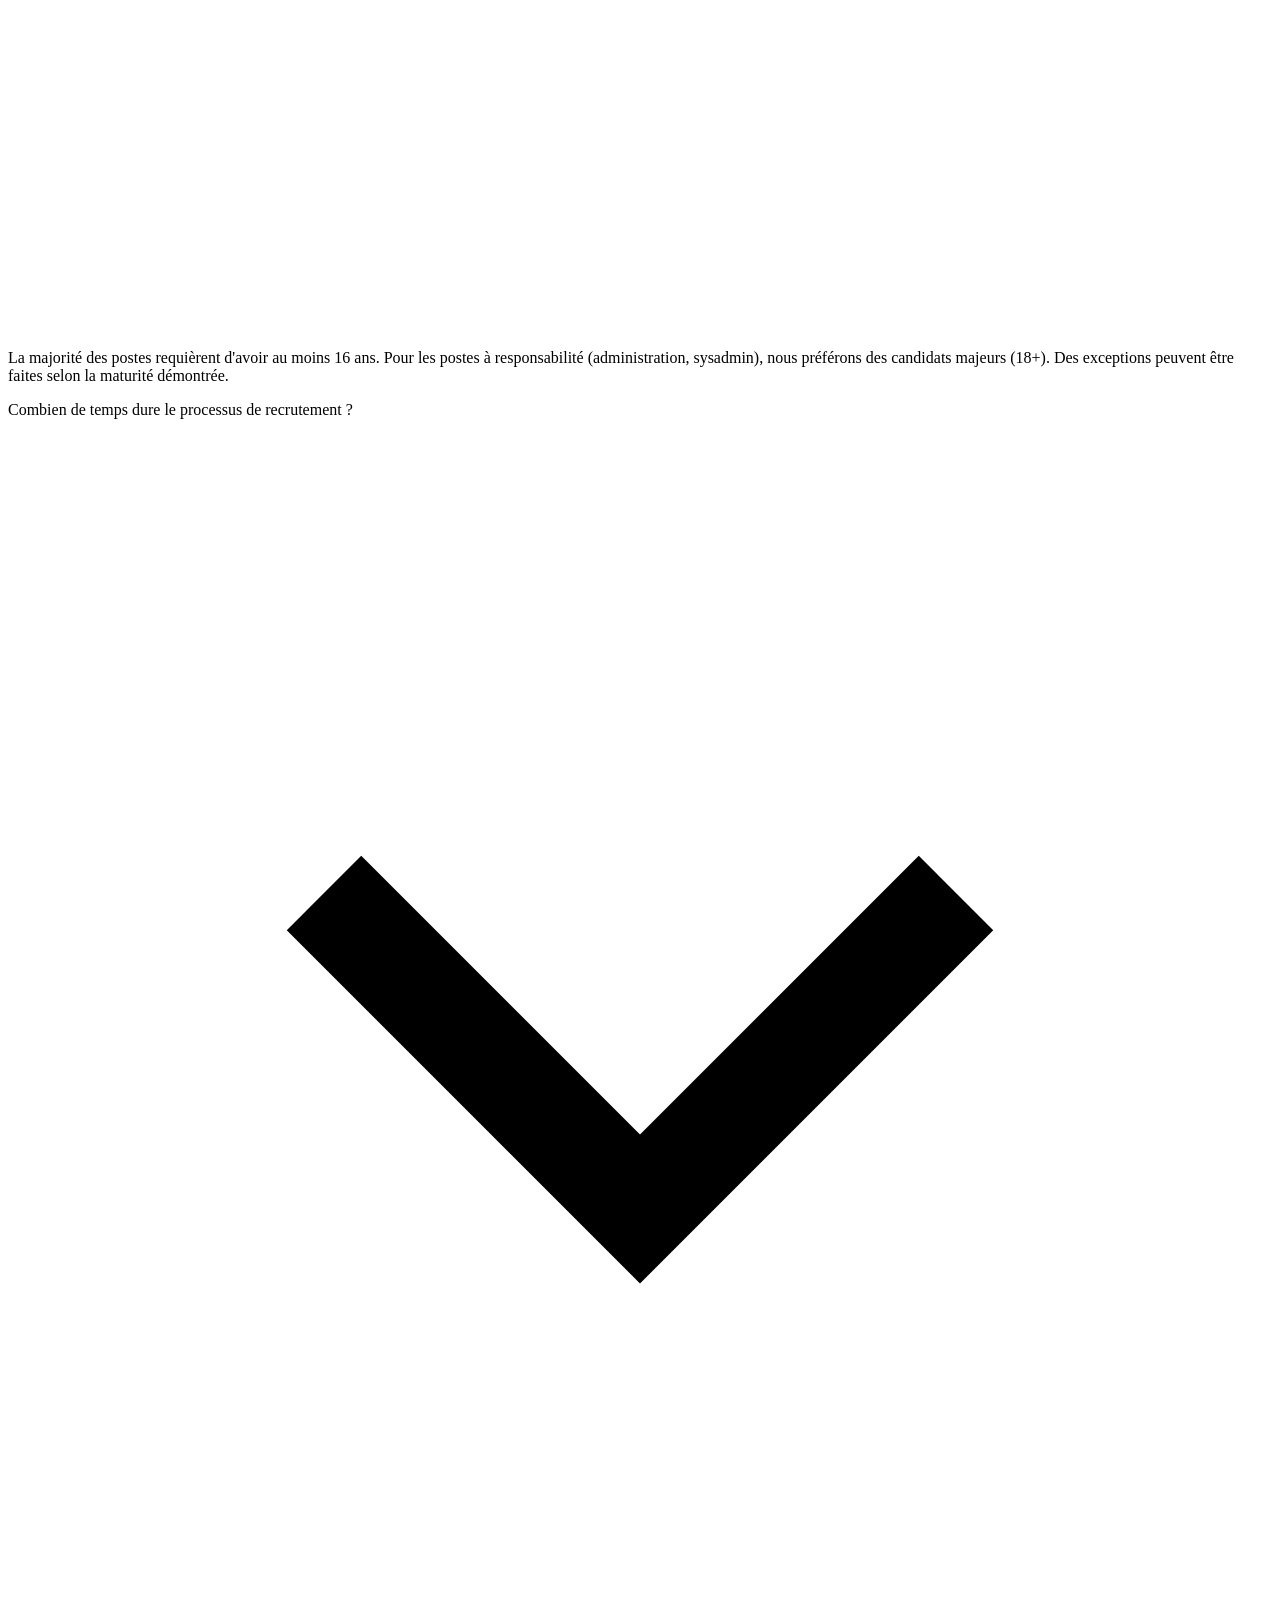
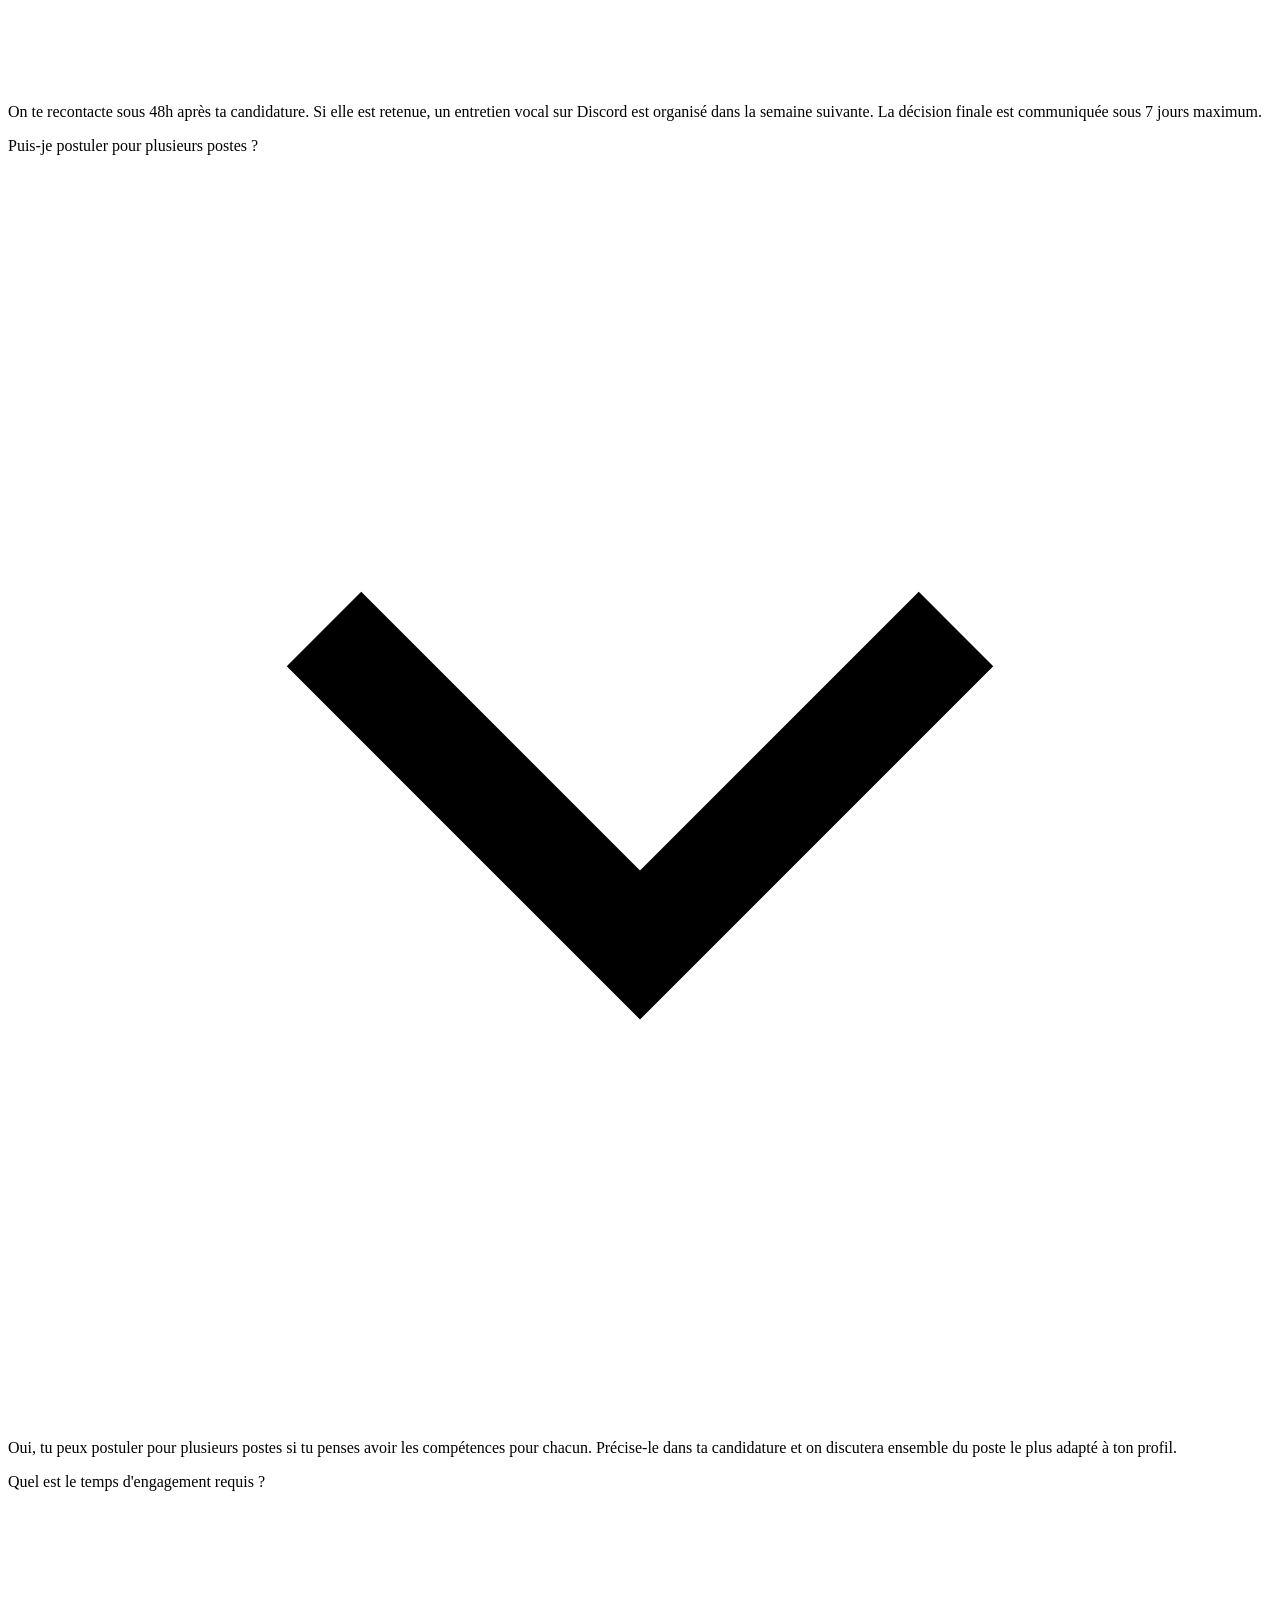
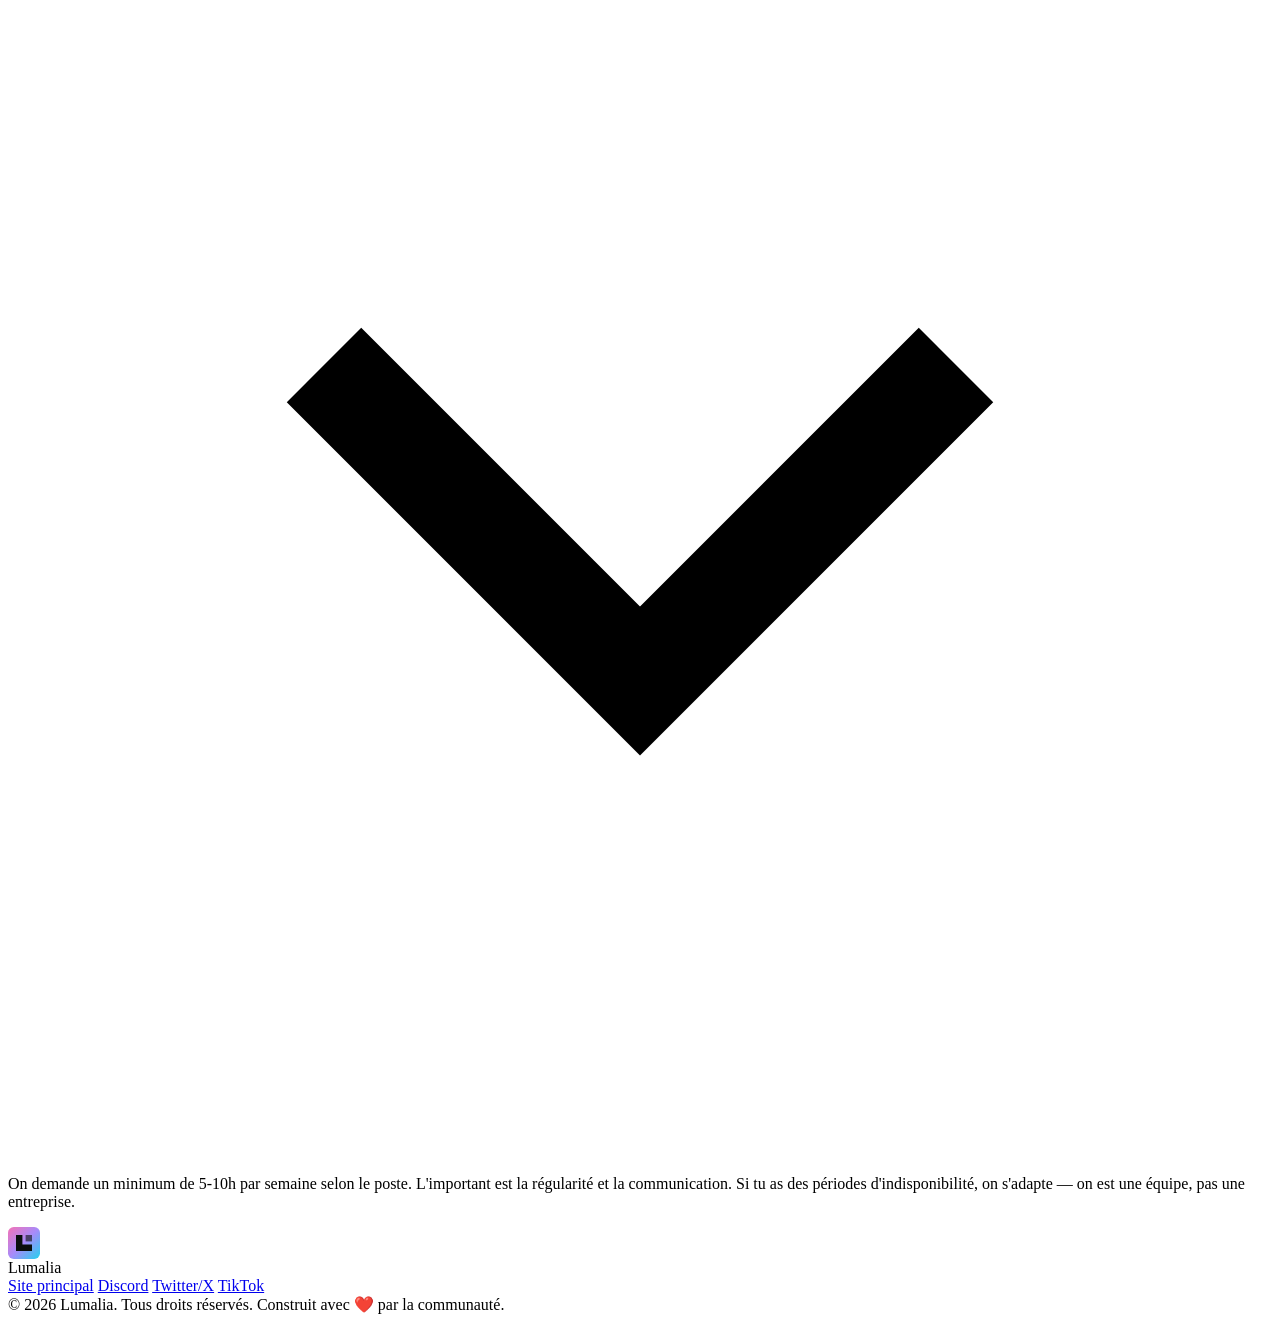
==== commit 177c4218: "Update index.html" ====
--- a/index.html
+++ b/index.html
@@ -1,1152 +1,418 @@
 <!DOCTYPE html>
 <html lang="fr">
 <head>
-    <meta charset="UTF-8">
-    <meta name="viewport" content="width=device-width, initial-scale=1.0">
-    <title>Recrutements — Lumalia</title>
-    <link rel="preconnect" href="https://fonts.googleapis.com">
-    <link rel="preconnect" href="https://fonts.gstatic.com" crossorigin>
-    <link href="https://fonts.googleapis.com/css2?family=Inter:wght@400;500;600;700&display=swap" rel="stylesheet">
-    <style>
-        :root {
-            --lumalia-bg: #0a0f0d;
-            --lumalia-surface: #111916;
-            --lumalia-surface-2: #1a211e;
-            --lumalia-surface-3: #242c28;
-            --lumalia-border: #2a3530;
-            --lumalia-text: #e8f0ec;
-            --lumalia-text-dim: #8a9a90;
-            --lumalia-text-muted: #5a6a62;
-            --lumalia-green: #4ade80;
-            --lumalia-green-dim: #22c55e;
-            --lumalia-green-glow: rgba(74, 222, 128, 0.15);
-            --lumalia-cyan: #22d3ee;
-            --lumalia-cyan-dim: #06b6d4;
-            --lumalia-cyan-glow: rgba(34, 211, 238, 0.15);
-            --lumalia-amber: #fbbf24;
-            --lumalia-red: #f87171;
-            --radius-sm: 6px;
-            --radius-md: 10px;
-            --radius-lg: 14px;
-            --radius-xl: 20px;
-        }
-
-        * {
-            margin: 0;
-            padding: 0;
-            box-sizing: border-box;
-        }
-
-        body {
-            font-family: 'Inter', system-ui, -apple-system, sans-serif;
-            background: var(--lumalia-bg);
-            color: var(--lumalia-text);
-            line-height: 1.6;
-            overflow-x: hidden;
-        }
-
-        /* ===== NAVBAR ===== */
-        .navbar {
-            position: fixed;
-            top: 0;
-            left: 0;
-            right: 0;
-            z-index: 100;
-            background: rgba(10, 15, 13, 0.85);
-            backdrop-filter: blur(20px);
-            border-bottom: 1px solid var(--lumalia-border);
-            padding: 0 24px;
-        }
-
-        .navbar-inner {
-            max-width: 1200px;
-            margin: 0 auto;
-            display: flex;
-            align-items: center;
-            justify-content: space-between;
-            height: 64px;
-        }
-
-        .logo {
-            display: flex;
-            align-items: center;
-            gap: 10px;
-            text-decoration: none;
-            color: var(--lumalia-text);
-        }
-
-        .logo-icon {
-            width: 36px;
-            height: 36px;
-            background: linear-gradient(135deg, var(--lumalia-green), var(--lumalia-cyan));
-            border-radius: var(--radius-md);
-            display: flex;
-            align-items: center;
-            justify-content: center;
-            font-weight: 700;
-            font-size: 18px;
-            color: var(--lumalia-bg);
-        }
-
-        .logo-text {
-            font-weight: 600;
-            font-size: 18px;
-            letter-spacing: -0.3px;
-        }
-
-        .logo-text span {
-            color: var(--lumalia-green);
-        }
-
-        .nav-links {
-            display: flex;
-            align-items: center;
-            gap: 6px;
-        }
-
-        .nav-links a {
-            color: var(--lumalia-text-dim);
-            text-decoration: none;
-            font-size: 14px;
-            font-weight: 500;
-            padding: 8px 14px;
-            border-radius: var(--radius-sm);
-            transition: all 0.2s ease;
-        }
-
-        .nav-links a:hover {
-            color: var(--lumalia-text);
-            background: var(--lumalia-surface-2);
-        }
-
-        .nav-links a.active {
-            color: var(--lumalia-green);
-            background: var(--lumalia-green-glow);
-        }
-
-        .nav-cta {
-            background: linear-gradient(135deg, var(--lumalia-green), var(--lumalia-cyan-dim));
-            color: var(--lumalia-bg) !important;
-            font-weight: 600;
-            padding: 8px 18px !important;
-            border-radius: var(--radius-md) !important;
-        }
-
-        .nav-cta:hover {
-            opacity: 0.9;
-            color: var(--lumalia-bg) !important;
-        }
-
-        /* ===== HERO ===== */
-        .hero {
-            padding: 160px 24px 100px;
-            text-align: center;
-            position: relative;
-            overflow: hidden;
-        }
-
-        .hero-bg {
-            position: absolute;
-            inset: 0;
-            pointer-events: none;
-        }
-
-        .hero-bg::before {
-            content: '';
-            position: absolute;
-            top: -50%;
-            left: 50%;
-            transform: translateX(-50%);
-            width: 800px;
-            height: 800px;
-            background: radial-gradient(circle, var(--lumalia-green-glow), transparent 70%);
-            opacity: 0.6;
-        }
-
-        .hero-bg::after {
-            content: '';
-            position: absolute;
-            bottom: -30%;
-            right: -10%;
-            width: 600px;
-            height: 600px;
-            background: radial-gradient(circle, var(--lumalia-cyan-glow), transparent 70%);
-            opacity: 0.4;
-        }
-
-        .hero-grid {
-            position: absolute;
-            inset: 0;
-            background-image:
-                linear-gradient(rgba(74, 222, 128, 0.03) 1px, transparent 1px),
-                linear-gradient(90deg, rgba(74, 222, 128, 0.03) 1px, transparent 1px);
-            background-size: 60px 60px;
-            mask-image: radial-gradient(ellipse at center, black 30%, transparent 70%);
-            -webkit-mask-image: radial-gradient(ellipse at center, black 30%, transparent 70%);
-        }
-
-        .hero-content {
-            position: relative;
-            z-index: 2;
-            max-width: 700px;
-            margin: 0 auto;
-        }
-
-        .hero-badge {
-            display: inline-flex;
-            align-items: center;
-            gap: 8px;
-            padding: 6px 14px;
-            background: var(--lumalia-green-glow);
-            border: 1px solid rgba(74, 222, 128, 0.2);
-            border-radius: 100px;
-            font-size: 13px;
-            font-weight: 500;
-            color: var(--lumalia-green);
-            margin-bottom: 24px;
-        }
-
-        .hero-badge .dot {
-            width: 8px;
-            height: 8px;
-            background: var(--lumalia-green);
-            border-radius: 50%;
-            animation: pulse 2s ease-in-out infinite;
-        }
-
-        @keyframes pulse {
-            0%, 100% { opacity: 1; transform: scale(1); }
-            50% { opacity: 0.5; transform: scale(0.8); }
-        }
-
-        .hero h1 {
-            font-size: 52px;
-            font-weight: 700;
-            line-height: 1.1;
-            letter-spacing: -1.5px;
-            margin-bottom: 20px;
-        }
-
-        .hero h1 .highlight {
-            background: linear-gradient(135deg, var(--lumalia-green), var(--lumalia-cyan));
-            -webkit-background-clip: text;
-            -webkit-text-fill-color: transparent;
-            background-clip: text;
-        }
-
-        .hero p {
-            font-size: 18px;
-            color: var(--lumalia-text-dim);
-            max-width: 520px;
-            margin: 0 auto 36px;
-            line-height: 1.7;
-        }
-
-        .hero-stats {
-            display: flex;
-            justify-content: center;
-            gap: 48px;
-            margin-top: 48px;
-        }
-
-        .hero-stat {
-            text-align: center;
-        }
-
-        .hero-stat-value {
-            font-size: 32px;
-            font-weight: 700;
-            color: var(--lumalia-text);
-            line-height: 1;
-        }
-
-        .hero-stat-label {
-            font-size: 13px;
-            color: var(--lumalia-text-dim);
-            margin-top: 6px;
-            text-transform: uppercase;
-            letter-spacing: 0.5px;
-        }
-
-        /* ===== SECTIONS ===== */
-        .section {
-            padding: 80px 24px;
-            max-width: 1100px;
-            margin: 0 auto;
-        }
-
-        .section-header {
-            text-align: center;
-            margin-bottom: 48px;
-        }
-
-        .section-label {
-            font-size: 12px;
-            font-weight: 600;
-            text-transform: uppercase;
-            letter-spacing: 1.5px;
-            color: var(--lumalia-green);
-            margin-bottom: 12px;
-        }
-
-        .section h2 {
-            font-size: 36px;
-            font-weight: 700;
-            letter-spacing: -0.8px;
-            margin-bottom: 12px;
-        }
-
-        .section p {
-            color: var(--lumalia-text-dim);
-            font-size: 16px;
-            max-width: 500px;
-            margin: 0 auto;
-        }
-
-        /* ===== JOBS GRID ===== */
-        .jobs-grid {
-            display: grid;
-            grid-template-columns: repeat(auto-fill, minmax(320px, 1fr));
-            gap: 16px;
-        }
-
-        .job-card {
-            background: var(--lumalia-surface);
-            border: 1px solid var(--lumalia-border);
-            border-radius: var(--radius-lg);
-            padding: 24px;
-            transition: all 0.3s ease;
-            cursor: pointer;
-            position: relative;
-            overflow: hidden;
-        }
-
-        .job-card::before {
-            content: '';
-            position: absolute;
-            top: 0;
-            left: 0;
-            right: 0;
-            height: 2px;
-            background: linear-gradient(90deg, var(--lumalia-green), var(--lumalia-cyan));
-            opacity: 0;
-            transition: opacity 0.3s ease;
-        }
-
-        .job-card:hover {
-            border-color: rgba(74, 222, 128, 0.3);
-            transform: translateY(-2px);
-            box-shadow: 0 8px 32px rgba(0, 0, 0, 0.3);
-        }
-
-        .job-card:hover::before {
-            opacity: 1;
-        }
-
-        .job-card-header {
-            display: flex;
-            align-items: flex-start;
-            justify-content: space-between;
-            margin-bottom: 16px;
-        }
-
-        .job-icon {
-            width: 44px;
-            height: 44px;
-            border-radius: var(--radius-md);
-            display: flex;
-            align-items: center;
-            justify-content: center;
-            font-size: 20px;
-        }
-
-        .job-icon.dev { background: rgba(34, 211, 238, 0.1); }
-        .job-icon.builder { background: rgba(251, 191, 36, 0.1); }
-        .job-icon.mod { background: rgba(248, 113, 113, 0.1); }
-        .job-icon.design { background: rgba(168, 85, 247, 0.1); }
-        .job-icon.community { background: rgba(74, 222, 128, 0.1); }
-        .job-icon.sysadmin { background: rgba(251, 191, 36, 0.1); }
-
-        .job-status {
-            padding: 4px 10px;
-            border-radius: 100px;
-            font-size: 11px;
-            font-weight: 600;
-            text-transform: uppercase;
-            letter-spacing: 0.5px;
-        }
-
-        .job-status.open {
-            background: rgba(74, 222, 128, 0.1);
-            color: var(--lumalia-green);
-            border: 1px solid rgba(74, 222, 128, 0.2);
-        }
-
-        .job-status.closed {
-            background: rgba(248, 113, 113, 0.1);
-            color: var(--lumalia-red);
-            border: 1px solid rgba(248, 113, 113, 0.2);
-        }
-
-        .job-card h3 {
-            font-size: 18px;
-            font-weight: 600;
-            margin-bottom: 6px;
-        }
-
-        .job-card p {
-            font-size: 14px;
-            color: var(--lumalia-text-dim);
-            line-height: 1.6;
-            margin-bottom: 16px;
-        }
-
-        .job-meta {
-            display: flex;
-            flex-wrap: wrap;
-            gap: 8px;
-        }
-
-        .job-tag {
-            padding: 4px 10px;
-            background: var(--lumalia-surface-2);
-            border: 1px solid var(--lumalia-border);
-            border-radius: 100px;
-            font-size: 12px;
-            color: var(--lumalia-text-dim);
-        }
-
-        .job-card-footer {
-            display: flex;
-            align-items: center;
-            justify-content: space-between;
-            margin-top: 20px;
-            padding-top: 16px;
-            border-top: 1px solid var(--lumalia-border);
-        }
-
-        .job-salary {
-            font-size: 14px;
-            font-weight: 600;
-            color: var(--lumalia-text);
-        }
-
-        .job-salary span {
-            font-size: 12px;
-            font-weight: 400;
-            color: var(--lumalia-text-muted);
-        }
-
-        .job-apply-btn {
-            padding: 8px 18px;
-            background: var(--lumalia-surface-2);
-            border: 1px solid var(--lumalia-border);
-            border-radius: var(--radius-md);
-            color: var(--lumalia-text);
-            font-size: 13px;
-            font-weight: 600;
-            cursor: pointer;
-            transition: all 0.2s ease;
-        }
-
-        .job-apply-btn:hover {
-            background: var(--lumalia-green);
-            border-color: var(--lumalia-green);
-            color: var(--lumalia-bg);
-        }
-
-        /* ===== WHY JOIN ===== */
-        .why-grid {
-            display: grid;
-            grid-template-columns: repeat(auto-fill, minmax(260px, 1fr));
-            gap: 16px;
-        }
-
-        .why-card {
-            background: var(--lumalia-surface);
-            border: 1px solid var(--lumalia-border);
-            border-radius: var(--radius-lg);
-            padding: 28px;
-            transition: all 0.3s ease;
-        }
-
-        .why-card:hover {
-            border-color: rgba(74, 222, 128, 0.2);
-        }
-
-        .why-card .icon {
-            width: 44px;
-            height: 44px;
-            border-radius: var(--radius-md);
-            display: flex;
-            align-items: center;
-            justify-content: center;
-            font-size: 22px;
-            margin-bottom: 16px;
-        }
-
-        .why-card h3 {
-            font-size: 16px;
-            font-weight: 600;
-            margin-bottom: 8px;
-        }
-
-        .why-card p {
-            font-size: 14px;
-            color: var(--lumalia-text-dim);
-            line-height: 1.6;
-        }
-
-        /* ===== APPLICATION FORM ===== */
-        .form-section {
-            background: var(--lumalia-surface);
-            border: 1px solid var(--lumalia-border);
-            border-radius: var(--radius-xl);
-            padding: 48px;
-            max-width: 640px;
-            margin: 0 auto;
-        }
-
-        .form-group {
-            margin-bottom: 20px;
-        }
-
-        .form-group label {
-            display: block;
-            font-size: 14px;
-            font-weight: 500;
-            margin-bottom: 8px;
-            color: var(--lumalia-text);
-        }
-
-        .form-group input,
-        .form-group select,
-        .form-group textarea {
-            width: 100%;
-            padding: 12px 16px;
-            background: var(--lumalia-surface-2);
-            border: 1px solid var(--lumalia-border);
-            border-radius: var(--radius-md);
-            color: var(--lumalia-text);
-            font-size: 14px;
-            font-family: inherit;
-            transition: all 0.2s ease;
-            outline: none;
-        }
-
-        .form-group input:focus,
-        .form-group select:focus,
-        .form-group textarea:focus {
-            border-color: var(--lumalia-green);
-            box-shadow: 0 0 0 3px var(--lumalia-green-glow);
-        }
-
-        .form-group input::placeholder,
-        .form-group textarea::placeholder {
-            color: var(--lumalia-text-muted);
-        }
-
-        .form-group textarea {
-            min-height: 120px;
-            resize: vertical;
-        }
-
-        .form-row {
-            display: grid;
-            grid-template-columns: 1fr 1fr;
-            gap: 16px;
-        }
-
-        .form-submit {
-            width: 100%;
-            padding: 14px;
-            background: linear-gradient(135deg, var(--lumalia-green), var(--lumalia-cyan-dim));
-            border: none;
-            border-radius: var(--radius-md);
-            color: var(--lumalia-bg);
-            font-size: 15px;
-            font-weight: 600;
-            cursor: pointer;
-            transition: all 0.2s ease;
-            margin-top: 8px;
-        }
-
-        .form-submit:hover {
-            opacity: 0.9;
-            transform: translateY(-1px);
-        }
-
-        /* ===== FAQ ===== */
-        .faq-list {
-            max-width: 700px;
-            margin: 0 auto;
-        }
-
-        .faq-item {
-            background: var(--lumalia-surface);
-            border: 1px solid var(--lumalia-border);
-            border-radius: var(--radius-lg);
-            margin-bottom: 12px;
-            overflow: hidden;
-            transition: all 0.3s ease;
-        }
-
-        .faq-item:hover {
-            border-color: rgba(74, 222, 128, 0.2);
-        }
-
-        .faq-question {
-            padding: 20px 24px;
-            display: flex;
-            align-items: center;
-            justify-content: space-between;
-            cursor: pointer;
-            font-size: 15px;
-            font-weight: 500;
-            transition: color 0.2s ease;
-        }
-
-        .faq-question:hover {
-            color: var(--lumalia-green);
-        }
-
-        .faq-question svg {
-            width: 20px;
-            height: 20px;
-            color: var(--lumalia-text-muted);
-            transition: transform 0.3s ease;
-            flex-shrink: 0;
-        }
-
-        .faq-item.active .faq-question svg {
-            transform: rotate(180deg);
-        }
-
-        .faq-answer {
-            max-height: 0;
-            overflow: hidden;
-            transition: max-height 0.3s ease, padding 0.3s ease;
-        }
-
-        .faq-item.active .faq-answer {
-            max-height: 300px;
-            padding: 0 24px 20px;
-        }
-
-        .faq-answer p {
-            font-size: 14px;
-            color: var(--lumalia-text-dim);
-            line-height: 1.7;
-        }
-
-        /* ===== FOOTER ===== */
-        .footer {
-            border-top: 1px solid var(--lumalia-border);
-            padding: 48px 24px 32px;
-            text-align: center;
-        }
-
-        .footer-logo {
-            display: inline-flex;
-            align-items: center;
-            gap: 10px;
-            margin-bottom: 20px;
-        }
-
-        .footer-logo .logo-icon {
-            width: 32px;
-            height: 32px;
-            font-size: 16px;
-        }
-
-        .footer-logo .logo-text {
-            font-size: 16px;
-        }
-
-        .footer-links {
-            display: flex;
-            justify-content: center;
-            gap: 24px;
-            margin-bottom: 24px;
-        }
-
-        .footer-links a {
-            color: var(--lumalia-text-dim);
-            text-decoration: none;
-            font-size: 14px;
-            transition: color 0.2s ease;
-        }
-
-        .footer-links a:hover {
-            color: var(--lumalia-text);
-        }
-
-        .footer-copy {
-            font-size: 13px;
-            color: var(--lumalia-text-muted);
-        }
-
-        /* ===== SCROLLBAR ===== */
-        ::-webkit-scrollbar {
-            width: 8px;
-        }
-
-        ::-webkit-scrollbar-track {
-            background: var(--lumalia-bg);
-        }
-
-        ::-webkit-scrollbar-thumb {
-            background: var(--lumalia-surface-3);
-            border-radius: 4px;
-        }
-
-        ::-webkit-scrollbar-thumb:hover {
-            background: var(--lumalia-border);
-        }
-
-        /* ===== RESPONSIVE ===== */
-        @media (max-width: 768px) {
-            .hero h1 {
-                font-size: 36px;
-            }
-
-            .hero-stats {
-                gap: 24px;
-            }
-
-            .hero-stat-value {
-                font-size: 24px;
-            }
-
-            .section h2 {
-                font-size: 28px;
-            }
-
-            .form-row {
-                grid-template-columns: 1fr;
-            }
-
-            .form-section {
-                padding: 28px;
-            }
-
-            .nav-links {
-                display: none;
-            }
-        }
-    </style>
-<base target="_blank">
+  <meta charset="UTF-8">
+  <meta name="viewport" content="width=device-width, initial-scale=1.0">
+  <title>Recrutements — Lumalia</title>
+  <link rel="preconnect" href="https://fonts.googleapis.com">
+  <link rel="preconnect" href="https://fonts.gstatic.com" crossorigin>
+  <link href="https://fonts.googleapis.com/css2?family=Inter:wght@400;500;600;700;800&display=swap" rel="stylesheet">
+  <link rel="stylesheet" href="index.css">
+  <link rel="stylesheet" href="index.css">
 </head>
 <body>
 
-    <!-- NAVBAR -->
-    <nav class="navbar">
-        <div class="navbar-inner">
-            <a href="https://lumania.fr" class="logo">
-                <div class="logo-icon">L</div>
-                <div class="logo-text">Luma<span>lia</span></div>
-            </a>
-            <div class="nav-links">
-                <a href="https://lumania.fr">Accueil</a>
-                <a href="#jobs" class="active">Recrutements</a>
-                <a href="#why">Pourquoi nous ?</a>
-                <a href="#faq">FAQ</a>
-                <a href="#apply" class="nav-cta">Postuler</a>
-            </div>
-        </div>
-    </nav>
-
-    <!-- HERO -->
-    <section class="hero">
-        <div class="hero-bg">
-            <div class="hero-grid"></div>
-        </div>
-        <div class="hero-content">
-            <div class="hero-badge">
-                <span class="dot"></span>
-                Plusieurs postes ouverts
-            </div>
-            <h1>Rejoins <span class="highlight">l'aventure Lumalia</span></h1>
-            <p>Construis l'univers Minecraft de demain aux côtés d'une équipe passionnée. Crystal, Onyx, Green — chaque serveur a besoin de talents comme toi.</p>
-            <div class="hero-stats">
-                <div class="hero-stat">
-                    <div class="hero-stat-value">3</div>
-                    <div class="hero-stat-label">Serveurs</div>
-                </div>
-                <div class="hero-stat">
-                    <div class="hero-stat-value">12</div>
-                    <div class="hero-stat-label">Membres staff</div>
-                </div>
-                <div class="hero-stat">
-                    <div class="hero-stat-value">∞</div>
-                    <div class="hero-stat-label">Ambition</div>
-                </div>
-            </div>
-        </div>
-    </section>
-
-    <!-- JOBS -->
-    <section class="section" id="jobs">
-        <div class="section-header">
-            <div class="section-label">01 · Les postes</div>
-            <h2>Choisis ton rôle</h2>
-            <p>Chaque poste est essentiel pour faire vivre l'univers Lumalia. Trouve celui qui te correspond.</p>
-        </div>
-        <div class="jobs-grid">
-            <div class="job-card">
-                <div class="job-card-header">
-                    <div class="job-icon dev">💻</div>
-                    <span class="job-status open">Ouvert</span>
-                </div>
-                <h3>Développeur Java / Plugin</h3>
-                <p>Développe des plugins custom pour nos serveurs Java. Tu maîtrises Spigot/Paper et tu veux créer des mécaniques de jeu uniques.</p>
-                <div class="job-meta">
-                    <span class="job-tag">Java</span>
-                    <span class="job-tag">Spigot</span>
-                    <span class="job-tag">Paper</span>
-                    <span class="job-tag">Remote</span>
-                </div>
-                <div class="job-card-footer">
-                    <div class="job-salary">Bénévolat <span>· Expérience garantie</span></div>
-                    <button class="job-apply-btn" onclick="scrollToApply('Développeur Java')">Postuler</button>
-                </div>
-            </div>
-
-            <div class="job-card">
-                <div class="job-card-header">
-                    <div class="job-icon builder">🏗️</div>
-                    <span class="job-status open">Ouvert</span>
-                </div>
-                <h3>Builder / Architecte</h3>
-                <p>Conçois des mondes immersifs et des structures époustouflantes. Du spawn au monde minage, chaque bloc compte.</p>
-                <div class="job-meta">
-                    <span class="job-tag">WorldEdit</span>
-                    <span class="job-tag">VoxelSniper</span>
-                    <span class="job-tag">Créatif</span>
-                </div>
-                <div class="job-card-footer">
-                    <div class="job-salary">Bénévolat <span>· Portfolio requis</span></div>
-                    <button class="job-apply-btn" onclick="scrollToApply('Builder')">Postuler</button>
-                </div>
-            </div>
-
-            <div class="job-card">
-                <div class="job-card-header">
-                    <div class="job-icon mod">🛡️</div>
-                    <span class="job-status open">Ouvert</span>
-                </div>
-                <h3>Modérateur</h3>
-                <p>Veille au bon déroulement des parties, modère le chat et aide les joueurs. Tu es la pierre angulaire de la communauté.</p>
-                <div class="job-meta">
-                    <span class="job-tag">Communication</span>
-                    <span class="job-tag">Réseau</span>
-                    <span class="job-tag">Sérieux</span>
-                </div>
-                <div class="job-card-footer">
-                    <div class="job-salary">Bénévolat <span>· 16+ requis</span></div>
-                    <button class="job-apply-btn" onclick="scrollToApply('Modérateur')">Postuler</button>
-                </div>
-            </div>
-
-            <div class="job-card">
-                <div class="job-card-header">
-                    <div class="job-icon design">🎨</div>
-                    <span class="job-status open">Ouvert</span>
-                </div>
-                <h3>Graphiste / UI Designer</h3>
-                <p>Crée l'identité visuelle de Lumalia : logos, bannières, textures, interfaces. Donne vie à notre univers graphiquement.</p>
-                <div class="job-meta">
-                    <span class="job-tag">Photoshop</span>
-                    <span class="job-tag">Figma</span>
-                    <span class="job-tag">Illustrator</span>
-                </div>
-                <div class="job-card-footer">
-                    <div class="job-salary">Bénévolat <span>· Portfolio requis</span></div>
-                    <button class="job-apply-btn" onclick="scrollToApply('Graphiste')">Postuler</button>
-                </div>
-            </div>
-
-            <div class="job-card">
-                <div class="job-card-header">
-                    <div class="job-icon community">📢</div>
-                    <span class="job-status closed">Complet</span>
-                </div>
-                <h3>Community Manager</h3>
-                <p>Gère nos réseaux sociaux, Discord et annonces. Tu sais créer l'engagement et animer une communauté.</p>
-                <div class="job-meta">
-                    <span class="job-tag">Discord</span>
-                    <span class="job-tag">Twitter/X</span>
-                    <span class="job-tag">TikTok</span>
-                </div>
-                <div class="job-card-footer">
-                    <div class="job-salary">Bénévolat <span>· Recrutement fermé</span></div>
-                    <button class="job-apply-btn" disabled style="opacity:0.4;cursor:not-allowed;">Postuler</button>
-                </div>
-            </div>
-
-            <div class="job-card">
-                <div class="job-card-header">
-                    <div class="job-icon sysadmin">⚙️</div>
-                    <span class="job-status open">Ouvert</span>
-                </div>
-                <h3>SysAdmin / DevOps</h3>
-                <p>Gère l'infrastructure serveur, les déploiements et la sécurité. Tu maîtrises Linux, Docker et les réseaux.</p>
-                <div class="job-meta">
-                    <span class="job-tag">Linux</span>
-                    <span class="job-tag">Docker</span>
-                    <span class="job-tag">Réseau</span>
-                    <span class="job-tag">Sécurité</span>
-                </div>
-                <div class="job-card-footer">
-                    <div class="job-salary">Bénévolat <span>· Expertise requise</span></div>
-                    <button class="job-apply-btn" onclick="scrollToApply('SysAdmin')">Postuler</button>
-                </div>
-            </div>
-        </div>
-    </section>
-
-    <!-- WHY JOIN -->
-    <section class="section" id="why">
-        <div class="section-header">
-            <div class="section-label">02 · Pourquoi nous ?</div>
-            <h2>Ce qui te attend chez Lumalia</h2>
-            <p>Rejoindre Lumalia, c'est plus qu'un poste. C'est une aventure.</p>
-        </div>
-        <div class="why-grid">
-            <div class="why-card">
-                <div class="icon" style="background: rgba(74,222,128,0.1);">🚀</div>
-                <h3>Impact réel</h3>
-                <p>Ton travail est visible par des milliers de joueurs. Chaque feature, chaque build, chaque design compte.</p>
-            </div>
-            <div class="why-card">
-                <div class="icon" style="background: rgba(34,211,238,0.1);">👥</div>
-                <h3>Équipe soudée</h3>
-                <p>Une communauté de passionnés qui partagent la même vision. On avance ensemble, on apprend ensemble.</p>
-            </div>
-            <div class="why-card">
-                <div class="icon" style="background: rgba(251,191,36,0.1);">📈</div>
-                <h3>Expérience concrète</h3>
-                <p>Montée en compétences, projets réels à mettre sur ton CV, et un réseau dans l'univers du gaming.</p>
-            </div>
-            <div class="why-card">
-                <div class="icon" style="background: rgba(168,85,247,0.1);">🎮</div>
-                <h3>Environnement de jeu</h3>
-                <p>Accès privilégié aux serveurs, aux bêtas, et à l'évolution du projet en temps réel.</p>
-            </div>
-        </div>
-    </section>
-
-    <!-- APPLICATION FORM -->
-    <section class="section" id="apply">
-        <div class="section-header">
-            <div class="section-label">03 · Candidature</div>
-            <h2>Postule maintenant</h2>
-            <p>Remplis le formulaire ci-dessous. On te recontacte sous 48h.</p>
-        </div>
-        <div class="form-section">
-            <form id="applyForm" onsubmit="handleSubmit(event)">
-                <div class="form-row">
-                    <div class="form-group">
-                        <label for="pseudo">Pseudo Minecraft *</label>
-                        <input type="text" id="pseudo" name="pseudo" placeholder="Ton pseudo in-game" required>
-                    </div>
-                    <div class="form-group">
-                        <label for="discord">Discord *</label>
-                        <input type="text" id="discord" name="discord" placeholder="pseudo#0000" required>
-                    </div>
-                </div>
-                <div class="form-row">
-                    <div class="form-group">
-                        <label for="email">Email *</label>
-                        <input type="email" id="email" name="email" placeholder="ton@email.com" required>
-                    </div>
-                    <div class="form-group">
-                        <label for="age">Âge *</label>
-                        <input type="number" id="age" name="age" placeholder="16" min="13" max="99" required>
-                    </div>
-                </div>
-                <div class="form-group">
-                    <label for="poste">Poste visé *</label>
-                    <select id="poste" name="poste" required>
-                        <option value="">Sélectionne un poste</option>
-                        <option value="Développeur Java">Développeur Java / Plugin</option>
-                        <option value="Builder">Builder / Architecte</option>
-                        <option value="Modérateur">Modérateur</option>
-                        <option value="Graphiste">Graphiste / UI Designer</option>
-                        <option value="SysAdmin">SysAdmin / DevOps</option>
-                    </select>
-                </div>
-                <div class="form-group">
-                    <label for="experience">Expérience & motivations *</label>
-                    <textarea id="experience" name="experience" placeholder="Parle-nous de ton expérience, tes projets passés, et pourquoi tu veux rejoindre Lumalia..." required></textarea>
-                </div>
-                <div class="form-group">
-                    <label for="portfolio">Portfolio / Liens (optionnel)</label>
-                    <input type="url" id="portfolio" name="portfolio" placeholder="https://...">
-                </div>
-                <button type="submit" class="form-submit">Envoyer ma candidature</button>
-            </form>
-        </div>
-    </section>
-
-    <!-- FAQ -->
-    <section class="section" id="faq">
-        <div class="section-header">
-            <div class="section-label">04 · Questions</div>
-            <h2>Foire aux questions</h2>
-            <p>Tout ce que tu dois savoir avant de postuler.</p>
-        </div>
-        <div class="faq-list">
-            <div class="faq-item">
-                <div class="faq-question" onclick="toggleFaq(this)">
-                    Les postes sont-ils rémunérés ?
-                    <svg viewBox="0 0 24 24" fill="none" stroke="currentColor" stroke-width="2"><path d="M6 9l6 6 6-6"/></svg>
-                </div>
-                <div class="faq-answer">
-                    <p>Pour l'instant, tous les postes sont en bénévolat. Lumalia est un projet communautaire porté par la passion. Cependant, des rémunérations peuvent être envisagées à long terme selon l'évolution du projet.</p>
-                </div>
-            </div>
-            <div class="faq-item">
-                <div class="faq-question" onclick="toggleFaq(this)">
-                    Quel âge faut-il pour postuler ?
-                    <svg viewBox="0 0 24 24" fill="none" stroke="currentColor" stroke-width="2"><path d="M6 9l6 6 6-6"/></svg>
-                </div>
-                <div class="faq-answer">
-                    <p>La majorité des postes requièrent d'avoir au moins 16 ans. Pour les postes à responsabilité (administration, sysadmin), nous préférons des candidats majeurs (18+). Des exceptions peuvent être faites selon la maturité démontrée.</p>
-                </div>
-            </div>
-            <div class="faq-item">
-                <div class="faq-question" onclick="toggleFaq(this)">
-                    Combien de temps dure le processus de recrutement ?
-                    <svg viewBox="0 0 24 24" fill="none" stroke="currentColor" stroke-width="2"><path d="M6 9l6 6 6-6"/></svg>
-                </div>
-                <div class="faq-answer">
-                    <p>On te recontacte sous 48h après ta candidature. Si elle est retenue, un entretien vocal sur Discord est organisé dans la semaine suivante. La décision finale est communiquée sous 7 jours maximum.</p>
-                </div>
-            </div>
-            <div class="faq-item">
-                <div class="faq-question" onclick="toggleFaq(this)">
-                    Puis-je postuler pour plusieurs postes ?
-                    <svg viewBox="0 0 24 24" fill="none" stroke="currentColor" stroke-width="2"><path d="M6 9l6 6 6-6"/></svg>
-                </div>
-                <div class="faq-answer">
-                    <p>Oui, tu peux postuler pour plusieurs postes si tu penses avoir les compétences pour chacun. Précise-le dans ta candidature et on discutera ensemble du poste le plus adapté à ton profil.</p>
-                </div>
-            </div>
-            <div class="faq-item">
-                <div class="faq-question" onclick="toggleFaq(this)">
-                    Quel est le temps d'engagement requis ?
-                    <svg viewBox="0 0 24 24" fill="none" stroke="currentColor" stroke-width="2"><path d="M6 9l6 6 6-6"/></svg>
-                </div>
-                <div class="faq-answer">
-                    <p>On demande un minimum de 5-10h par semaine selon le poste. L'important est la régularité et la communication. Si tu as des périodes d'indisponibilité, on s'adapte — on est une équipe, pas une entreprise.</p>
-                </div>
-            </div>
-        </div>
-    </section>
-
-    <!-- FOOTER -->
-    <footer class="footer">
-        <div class="footer-logo">
-            <div class="logo-icon">L</div>
-            <div class="logo-text">Luma<span>lia</span></div>
-        </div>
-        <div class="footer-links">
-            <a href="https://lumania.fr">Site principal</a>
-            <a href="https://discord.gg/lumania">Discord</a>
-            <a href="https://twitter.com/lumania">Twitter/X</a>
-            <a href="https://tiktok.com/@lumania">TikTok</a>
-        </div>
-        <div class="footer-copy">
-            © 2026 Lumalia. Tous droits réservés. Construit avec ❤️ par la communauté.
-        </div>
-    </footer>
-
-    <script>
-        // Smooth scroll pour les ancres
-        document.querySelectorAll('a[href^="#"]').forEach(anchor => {
-            anchor.addEventListener('click', function(e) {
-                e.preventDefault();
-                const target = document.querySelector(this.getAttribute('href'));
-                if (target) {
-                    target.scrollIntoView({ behavior: 'smooth', block: 'start' });
-                }
-            });
-        });
-
-        // Scroll vers le formulaire avec pré-remplissage du poste
-        function scrollToApply(poste) {
-            const form = document.getElementById('apply');
-            const select = document.getElementById('poste');
-            if (select && poste) {
-                for (let i = 0; i < select.options.length; i++) {
-                    if (select.options[i].value === poste) {
-                        select.selectedIndex = i;
-                        break;
-                    }
-                }
-            }
-            form.scrollIntoView({ behavior: 'smooth', block: 'start' });
-        }
-
-        // FAQ toggle
-        function toggleFaq(element) {
-            const item = element.parentElement;
-            const wasActive = item.classList.contains('active');
-
-            // Ferme tous
-            document.querySelectorAll('.faq-item').forEach(i => i.classList.remove('active'));
-
-            // Ouvre celui-ci si pas déjà actif
-            if (!wasActive) {
-                item.classList.add('active');
-            }
-        }
-
-        // Formulaire
-        function handleSubmit(e) {
-            e.preventDefault();
-            const btn = e.target.querySelector('.form-submit');
-            const originalText = btn.textContent;
-
-            btn.textContent = 'Envoi en cours...';
-            btn.disabled = true;
-
-            setTimeout(() => {
-                btn.textContent = '✓ Candidature envoyée !';
-                btn.style.background = 'linear-gradient(135deg, #22c55e, #16a34a)';
-
-                setTimeout(() => {
-                    btn.textContent = originalText;
-                    btn.style.background = '';
-                    btn.disabled = false;
-                    e.target.reset();
-                }, 3000);
-            }, 1500);
-        }
-
-        // Animation au scroll
-        const observerOptions = {
-            threshold: 0.1,
-            rootMargin: '0px 0px -50px 0px'
-        };
-
-        const observer = new IntersectionObserver((entries) => {
-            entries.forEach(entry => {
-                if (entry.isIntersecting) {
-                    entry.target.style.opacity = '1';
-                    entry.target.style.transform = 'translateY(0)';
-                }
-            });
-        }, observerOptions);
-
-        document.querySelectorAll('.job-card, .why-card, .faq-item').forEach(el => {
-            el.style.opacity = '0';
-            el.style.transform = 'translateY(20px)';
-            el.style.transition = 'opacity 0.5s ease, transform 0.5s ease';
-            observer.observe(el);
-        });
-    </script>
-
+  <!-- Particules background -->
+  <canvas id="particles-canvas"></canvas>
+
+  <!-- NAVBAR -->
+  <nav class="navbar" id="navbar">
+    <div class="navbar-inner">
+      <a href="https://lumania.fr" class="logo">
+        <div class="logo-icon">
+          <!-- Logo Lumalia SVG -->
+          <svg viewBox="0 0 100 100" xmlns="http://www.w3.org/2000/svg">
+            <defs>
+              <linearGradient id="lumaliaGrad" x1="0%" y1="0%" x2="100%" y2="100%">
+                <stop offset="0%" style="stop-color:#f472b6"/>
+                <stop offset="50%" style="stop-color:#a78bfa"/>
+                <stop offset="100%" style="stop-color:#22d3ee"/>
+              </linearGradient>
+            </defs>
+            <rect width="100" height="100" rx="18" fill="url(#lumaliaGrad)"/>
+            <path d="M25 75 L25 25 L45 25 L45 55 L75 55 L75 75 Z" fill="#0a0f0d"/>
+            <path d="M55 25 L75 25 L75 45 L55 45 Z" fill="#0a0f0d" opacity="0.6"/>
+          </svg>
+        </div>
+        <div class="logo-text">Luma<span>lia</span></div>
+      </a>
+      <button class="nav-toggle" id="navToggle" aria-label="Menu">
+        <span></span>
+        <span></span>
+        <span></span>
+      </button>
+      <div class="nav-links" id="navLinks">
+        <a href="https://lumania.fr">Accueil</a>
+        <a href="#jobs" class="active">Recrutements</a>
+        <a href="#why">Pourquoi nous ?</a>
+        <a href="#faq">FAQ</a>
+        <a href="dashboard/">Dashboard</a>
+        <a href="#apply" class="nav-cta">Postuler</a>
+      </div>
+    </div>
+  </nav>
+
+  <!-- HERO -->
+  <section class="hero" id="hero">
+    <div class="hero-bg">
+      <div class="hero-grid"></div>
+      <div class="hero-orb hero-orb-1"></div>
+      <div class="hero-orb hero-orb-2"></div>
+    </div>
+    <div class="hero-content">
+      <div class="hero-badge reveal">
+        <span class="dot"></span>
+        Plusieurs postes ouverts
+      </div>
+      <h1 class="reveal">
+        <span id="typing-text"></span><span class="cursor">|</span>
+      </h1>
+      <p class="reveal">Construis l'univers Minecraft de demain aux côtés d'une équipe passionnée. Crystal, Onyx, Green — chaque serveur a besoin de talents comme toi.</p>
+      <div class="hero-stats reveal">
+        <div class="hero-stat">
+          <div class="hero-stat-value" data-count="3">0</div>
+          <div class="hero-stat-label">Serveurs</div>
+        </div>
+        <div class="hero-stat">
+          <div class="hero-stat-value" data-count="12">0</div>
+          <div class="hero-stat-label">Membres staff</div>
+        </div>
+        <div class="hero-stat">
+          <div class="hero-stat-value" data-count="1000">0</div>
+          <div class="hero-stat-label">Joueurs visés</div>
+        </div>
+      </div>
+      <div class="hero-cta reveal">
+        <a href="#jobs" class="hero-btn hero-btn-primary">Voir les postes</a>
+        <a href="#apply" class="hero-btn hero-btn-secondary">Postuler directement</a>
+      </div>
+    </div>
+  </section>
+
+  <!-- JOBS -->
+  <section class="section" id="jobs">
+    <div class="section-header reveal">
+      <div class="section-label">01 · Les postes</div>
+      <h2>Choisis ton rôle</h2>
+      <p>Chaque poste est essentiel pour faire vivre l'univers Lumalia. Trouve celui qui te correspond.</p>
+    </div>
+    <div class="jobs-grid">
+      <div class="job-card reveal" data-poste="Développeur Java">
+        <div class="job-card-glow"></div>
+        <div class="job-card-header">
+          <div class="job-icon dev">
+            <svg width="24" height="24" viewBox="0 0 24 24" fill="none" stroke="currentColor" stroke-width="2" stroke-linecap="round" stroke-linejoin="round"><polyline points="16 18 22 12 16 6"></polyline><polyline points="8 6 2 12 8 18"></polyline></svg>
+          </div>
+          <span class="job-status open">Ouvert</span>
+        </div>
+        <h3>Développeur Java / Plugin</h3>
+        <p>Développe des plugins custom pour nos serveurs Java. Tu maîtrises Spigot/Paper et tu veux créer des mécaniques de jeu uniques.</p>
+        <div class="job-meta">
+          <span class="job-tag">Java</span>
+          <span class="job-tag">Spigot</span>
+          <span class="job-tag">Paper</span>
+          <span class="job-tag">Remote</span>
+        </div>
+        <div class="job-card-footer">
+          <div class="job-salary">Bénévolat <span>· Expérience garantie</span></div>
+          <button class="job-apply-btn" onclick="scrollToApply('Développeur Java')">Postuler</button>
+        </div>
+      </div>
+
+      <div class="job-card reveal" data-poste="Builder">
+        <div class="job-card-glow"></div>
+        <div class="job-card-header">
+          <div class="job-icon builder">
+            <svg width="24" height="24" viewBox="0 0 24 24" fill="none" stroke="currentColor" stroke-width="2" stroke-linecap="round" stroke-linejoin="round"><path d="M3 21h18"></path><path d="M5 21V7l8-4 8 4v14"></path><path d="M9 21v-6h6v6"></path><path d="M10 9h4"></path><path d="M10 13h4"></path></svg>
+          </div>
+          <span class="job-status open">Ouvert</span>
+        </div>
+        <h3>Builder / Architecte</h3>
+        <p>Conçois des mondes immersifs et des structures époustouflantes. Du spawn au monde minage, chaque bloc compte.</p>
+        <div class="job-meta">
+          <span class="job-tag">WorldEdit</span>
+          <span class="job-tag">VoxelSniper</span>
+          <span class="job-tag">Créatif</span>
+        </div>
+        <div class="job-card-footer">
+          <div class="job-salary">Bénévolat <span>· Portfolio requis</span></div>
+          <button class="job-apply-btn" onclick="scrollToApply('Builder')">Postuler</button>
+        </div>
+      </div>
+
+      <div class="job-card reveal" data-poste="Modérateur">
+        <div class="job-card-glow"></div>
+        <div class="job-card-header">
+          <div class="job-icon mod">
+            <svg width="24" height="24" viewBox="0 0 24 24" fill="none" stroke="currentColor" stroke-width="2" stroke-linecap="round" stroke-linejoin="round"><path d="M12 22s8-4 8-10V5l-8-3-8 3v7c0 6 8 10 8 10z"></path></svg>
+          </div>
+          <span class="job-status open">Ouvert</span>
+        </div>
+        <h3>Modérateur</h3>
+        <p>Veille au bon déroulement des parties, modère le chat et aide les joueurs. Tu es la pierre angulaire de la communauté.</p>
+        <div class="job-meta">
+          <span class="job-tag">Communication</span>
+          <span class="job-tag">Réseau</span>
+          <span class="job-tag">Sérieux</span>
+        </div>
+        <div class="job-card-footer">
+          <div class="job-salary">Bénévolat <span>· 16+ requis</span></div>
+          <button class="job-apply-btn" onclick="scrollToApply('Modérateur')">Postuler</button>
+        </div>
+      </div>
+
+      <div class="job-card reveal" data-poste="Graphiste">
+        <div class="job-card-glow"></div>
+        <div class="job-card-header">
+          <div class="job-icon design">
+            <svg width="24" height="24" viewBox="0 0 24 24" fill="none" stroke="currentColor" stroke-width="2" stroke-linecap="round" stroke-linejoin="round"><path d="M12 19l7-7 3 3-7 7-3-3z"></path><path d="M18 13l-1.5-7.5L2 2l3.5 14.5L13 18l5-5z"></path><path d="M2 2l7.586 7.586"></path><circle cx="11" cy="11" r="2"></circle></svg>
+          </div>
+          <span class="job-status open">Ouvert</span>
+        </div>
+        <h3>Graphiste / UI Designer</h3>
+        <p>Crée l'identité visuelle de Lumalia : logos, bannières, textures, interfaces. Donne vie à notre univers graphiquement.</p>
+        <div class="job-meta">
+          <span class="job-tag">Photoshop</span>
+          <span class="job-tag">Figma</span>
+          <span class="job-tag">Illustrator</span>
+        </div>
+        <div class="job-card-footer">
+          <div class="job-salary">Bénévolat <span>· Portfolio requis</span></div>
+          <button class="job-apply-btn" onclick="scrollToApply('Graphiste')">Postuler</button>
+        </div>
+      </div>
+
+      <div class="job-card reveal" data-poste="Community Manager">
+        <div class="job-card-glow"></div>
+        <div class="job-card-header">
+          <div class="job-icon community">
+            <svg width="24" height="24" viewBox="0 0 24 24" fill="none" stroke="currentColor" stroke-width="2" stroke-linecap="round" stroke-linejoin="round"><path d="M17 21v-2a4 4 0 0 0-4-4H5a4 4 0 0 0-4 4v2"></path><circle cx="9" cy="7" r="4"></circle><path d="M23 21v-2a4 4 0 0 0-3-3.87"></path><path d="M16 3.13a4 4 0 0 1 0 7.75"></path></svg>
+          </div>
+          <span class="job-status closed">Complet</span>
+        </div>
+        <h3>Community Manager</h3>
+        <p>Gère nos réseaux sociaux, Discord et annonces. Tu sais créer l'engagement et animer une communauté.</p>
+        <div class="job-meta">
+          <span class="job-tag">Discord</span>
+          <span class="job-tag">Twitter/X</span>
+          <span class="job-tag">TikTok</span>
+        </div>
+        <div class="job-card-footer">
+          <div class="job-salary">Bénévolat <span>· Recrutement fermé</span></div>
+          <button class="job-apply-btn" disabled>Postuler</button>
+        </div>
+      </div>
+
+      <div class="job-card reveal" data-poste="SysAdmin">
+        <div class="job-card-glow"></div>
+        <div class="job-card-header">
+          <div class="job-icon sysadmin">
+            <svg width="24" height="24" viewBox="0 0 24 24" fill="none" stroke="currentColor" stroke-width="2" stroke-linecap="round" stroke-linejoin="round"><rect x="2" y="2" width="20" height="8" rx="2" ry="2"></rect><rect x="2" y="14" width="20" height="8" rx="2" ry="2"></rect><line x1="6" y1="6" x2="6.01" y2="6"></line><line x1="6" y1="18" x2="6.01" y2="18"></line></svg>
+          </div>
+          <span class="job-status open">Ouvert</span>
+        </div>
+        <h3>SysAdmin / DevOps</h3>
+        <p>Gère l'infrastructure serveur, les déploiements et la sécurité. Tu maîtrises Linux, Docker et les réseaux.</p>
+        <div class="job-meta">
+          <span class="job-tag">Linux</span>
+          <span class="job-tag">Docker</span>
+          <span class="job-tag">Réseau</span>
+          <span class="job-tag">Sécurité</span>
+        </div>
+        <div class="job-card-footer">
+          <div class="job-salary">Bénévolat <span>· Expertise requise</span></div>
+          <button class="job-apply-btn" onclick="scrollToApply('SysAdmin')">Postuler</button>
+        </div>
+      </div>
+    </div>
+  </section>
+
+  <!-- WHY JOIN -->
+  <section class="section" id="why">
+    <div class="section-header reveal">
+      <div class="section-label">02 · Pourquoi nous ?</div>
+      <h2>Ce qui t'attend chez Lumalia</h2>
+      <p>Rejoindre Lumalia, c'est plus qu'un poste. C'est une aventure.</p>
+    </div>
+    <div class="why-grid">
+      <div class="why-card reveal">
+        <div class="why-icon">
+          <svg width="28" height="28" viewBox="0 0 24 24" fill="none" stroke="currentColor" stroke-width="2" stroke-linecap="round" stroke-linejoin="round"><path d="M22 12h-4l-3 9L9 3l-3 9H2"></path></svg>
+        </div>
+        <h3>Impact réel</h3>
+        <p>Ton travail est visible par des milliers de joueurs. Chaque feature, chaque build, chaque design compte.</p>
+      </div>
+      <div class="why-card reveal">
+        <div class="why-icon">
+          <svg width="28" height="28" viewBox="0 0 24 24" fill="none" stroke="currentColor" stroke-width="2" stroke-linecap="round" stroke-linejoin="round"><path d="M17 21v-2a4 4 0 0 0-4-4H5a4 4 0 0 0-4 4v2"></path><circle cx="9" cy="7" r="4"></circle><path d="M23 21v-2a4 4 0 0 0-3-3.87"></path><path d="M16 3.13a4 4 0 0 1 0 7.75"></path></svg>
+        </div>
+        <h3>Équipe soudée</h3>
+        <p>Une communauté de passionnés qui partagent la même vision. On avance ensemble, on apprend ensemble.</p>
+      </div>
+      <div class="why-card reveal">
+        <div class="why-icon">
+          <svg width="28" height="28" viewBox="0 0 24 24" fill="none" stroke="currentColor" stroke-width="2" stroke-linecap="round" stroke-linejoin="round"><polyline points="23 6 13.5 15.5 8.5 10.5 1 18"></polyline><polyline points="17 6 23 6 23 12"></polyline></svg>
+        </div>
+        <h3>Expérience concrète</h3>
+        <p>Montée en compétences, projets réels à mettre sur ton CV, et un réseau dans l'univers du gaming.</p>
+      </div>
+      <div class="why-card reveal">
+        <div class="why-icon">
+          <svg width="28" height="28" viewBox="0 0 24 24" fill="none" stroke="currentColor" stroke-width="2" stroke-linecap="round" stroke-linejoin="round"><rect x="2" y="6" width="20" height="12" rx="6"></rect><circle cx="12" cy="12" r="2"></circle><path d="M6 12h.01"></path><path d="M18 12h.01"></path></svg>
+        </div>
+        <h3>Environnement de jeu</h3>
+        <p>Accès privilégié aux serveurs, aux bêtas, et à l'évolution du projet en temps réel.</p>
+      </div>
+    </div>
+  </section>
+
+  <!-- APPLICATION FORM -->
+  <section class="section" id="apply">
+    <div class="section-header reveal">
+      <div class="section-label">03 · Candidature</div>
+      <h2>Postule maintenant</h2>
+      <p>Remplis le formulaire ci-dessous. On te recontacte sous 48h.</p>
+    </div>
+    <div class="form-section reveal">
+      <div class="form-glow"></div>
+      <form id="applyForm" onsubmit="handleSubmit(event)">
+        <div class="form-row">
+          <div class="form-group">
+            <label for="pseudo">Pseudo Minecraft *</label>
+            <input type="text" id="pseudo" name="pseudo" placeholder="Ton pseudo in-game" required>
+          </div>
+          <div class="form-group">
+            <label for="discord">Discord *</label>
+            <input type="text" id="discord" name="discord" placeholder="pseudo#0000" required>
+          </div>
+        </div>
+        <div class="form-row">
+          <div class="form-group">
+            <label for="email">Email *</label>
+            <input type="email" id="email" name="email" placeholder="ton@email.com" required>
+          </div>
+          <div class="form-group">
+            <label for="age">Âge *</label>
+            <input type="number" id="age" name="age" placeholder="16" min="13" max="99" required>
+          </div>
+        </div>
+        <div class="form-group">
+          <label for="poste">Poste visé *</label>
+          <select id="poste" name="poste" required>
+            <option value="">Sélectionne un poste</option>
+            <option value="Développeur Java">Développeur Java / Plugin</option>
+            <option value="Builder">Builder / Architecte</option>
+            <option value="Modérateur">Modérateur</option>
+            <option value="Graphiste">Graphiste / UI Designer</option>
+            <option value="SysAdmin">SysAdmin / DevOps</option>
+          </select>
+        </div>
+        <div class="form-group">
+          <label for="experience">Expérience & motivations *</label>
+          <textarea id="experience" name="experience" placeholder="Parle-nous de ton expérience, tes projets passés, et pourquoi tu veux rejoindre Lumalia..." required></textarea>
+        </div>
+        <div class="form-group">
+          <label for="portfolio">Portfolio / Liens (optionnel)</label>
+          <input type="url" id="portfolio" name="portfolio" placeholder="https://...">
+        </div>
+        <button type="submit" class="form-submit" id="submitBtn">
+          <span class="btn-text">Envoyer ma candidature</span>
+          <span class="btn-loader"></span>
+        </button>
+        <div class="form-success" id="formSuccess">
+          <svg width="20" height="20" viewBox="0 0 24 24" fill="none" stroke="currentColor" stroke-width="2.5" stroke-linecap="round" stroke-linejoin="round"><polyline points="20 6 9 17 4 12"></polyline></svg>
+          Candidature envoyée avec succès ! Redirection vers le dashboard...
+        </div>
+      </form>
+    </div>
+  </section>
+
+  <!-- FAQ -->
+  <section class="section" id="faq">
+    <div class="section-header reveal">
+      <div class="section-label">04 · Questions</div>
+      <h2>Foire aux questions</h2>
+      <p>Tout ce que tu dois savoir avant de postuler.</p>
+    </div>
+    <div class="faq-list">
+      <div class="faq-item reveal">
+        <div class="faq-question" onclick="toggleFaq(this)">
+          Les postes sont-ils rémunérés ?
+          <svg viewBox="0 0 24 24" fill="none" stroke="currentColor" stroke-width="2"><path d="M6 9l6 6 6-6"/></svg>
+        </div>
+        <div class="faq-answer">
+          <p>Pour l'instant, tous les postes sont en bénévolat. Lumalia est un projet communautaire porté par la passion. Cependant, des rémunérations peuvent être envisagées à long terme selon l'évolution du projet.</p>
+        </div>
+      </div>
+      <div class="faq-item reveal">
+        <div class="faq-question" onclick="toggleFaq(this)">
+          Quel âge faut-il pour postuler ?
+          <svg viewBox="0 0 24 24" fill="none" stroke="currentColor" stroke-width="2"><path d="M6 9l6 6 6-6"/></svg>
+        </div>
+        <div class="faq-answer">
+          <p>La majorité des postes requièrent d'avoir au moins 16 ans. Pour les postes à responsabilité (administration, sysadmin), nous préférons des candidats majeurs (18+). Des exceptions peuvent être faites selon la maturité démontrée.</p>
+        </div>
+      </div>
+      <div class="faq-item reveal">
+        <div class="faq-question" onclick="toggleFaq(this)">
+          Combien de temps dure le processus de recrutement ?
+          <svg viewBox="0 0 24 24" fill="none" stroke="currentColor" stroke-width="2"><path d="M6 9l6 6 6-6"/></svg>
+        </div>
+        <div class="faq-answer">
+          <p>On te recontacte sous 48h après ta candidature. Si elle est retenue, un entretien vocal sur Discord est organisé dans la semaine suivante. La décision finale est communiquée sous 7 jours maximum.</p>
+        </div>
+      </div>
+      <div class="faq-item reveal">
+        <div class="faq-question" onclick="toggleFaq(this)">
+          Puis-je postuler pour plusieurs postes ?
+          <svg viewBox="0 0 24 24" fill="none" stroke="currentColor" stroke-width="2"><path d="M6 9l6 6 6-6"/></svg>
+        </div>
+        <div class="faq-answer">
+          <p>Oui, tu peux postuler pour plusieurs postes si tu penses avoir les compétences pour chacun. Précise-le dans ta candidature et on discutera ensemble du poste le plus adapté à ton profil.</p>
+        </div>
+      </div>
+      <div class="faq-item reveal">
+        <div class="faq-question" onclick="toggleFaq(this)">
+          Quel est le temps d'engagement requis ?
+          <svg viewBox="0 0 24 24" fill="none" stroke="currentColor" stroke-width="2"><path d="M6 9l6 6 6-6"/></svg>
+        </div>
+        <div class="faq-answer">
+          <p>On demande un minimum de 5-10h par semaine selon le poste. L'important est la régularité et la communication. Si tu as des périodes d'indisponibilité, on s'adapte — on est une équipe, pas une entreprise.</p>
+        </div>
+      </div>
+    </div>
+  </section>
+
+  <!-- FOOTER -->
+  <footer class="footer">
+    <div class="footer-logo">
+      <div class="logo-icon" style="width:32px;height:32px;">
+        <svg viewBox="0 0 100 100" xmlns="http://www.w3.org/2000/svg">
+          <defs>
+            <linearGradient id="lumaliaGradFooter" x1="0%" y1="0%" x2="100%" y2="100%">
+              <stop offset="0%" style="stop-color:#f472b6"/>
+              <stop offset="50%" style="stop-color:#a78bfa"/>
+              <stop offset="100%" style="stop-color:#22d3ee"/>
+            </linearGradient>
+          </defs>
+          <rect width="100" height="100" rx="18" fill="url(#lumaliaGradFooter)"/>
+          <path d="M25 75 L25 25 L45 25 L45 55 L75 55 L75 75 Z" fill="#0a0f0d"/>
+          <path d="M55 25 L75 25 L75 45 L55 45 Z" fill="#0a0f0d" opacity="0.6"/>
+        </svg>
+      </div>
+      <div class="logo-text">Luma<span>lia</span></div>
+    </div>
+    <div class="footer-links">
+      <a href="https://lumania.fr">Site principal</a>
+      <a href="https://discord.gg/lumania">Discord</a>
+      <a href="https://twitter.com/lumania">Twitter/X</a>
+      <a href="https://tiktok.com/@lumania">TikTok</a>
+    </div>
+    <div class="footer-copy">
+      © 2026 Lumalia. Tous droits réservés. Construit avec ❤️ par la communauté.
+    </div>
+  </footer>
+
+  <script src="index.js"></script>
 </body>
 </html>
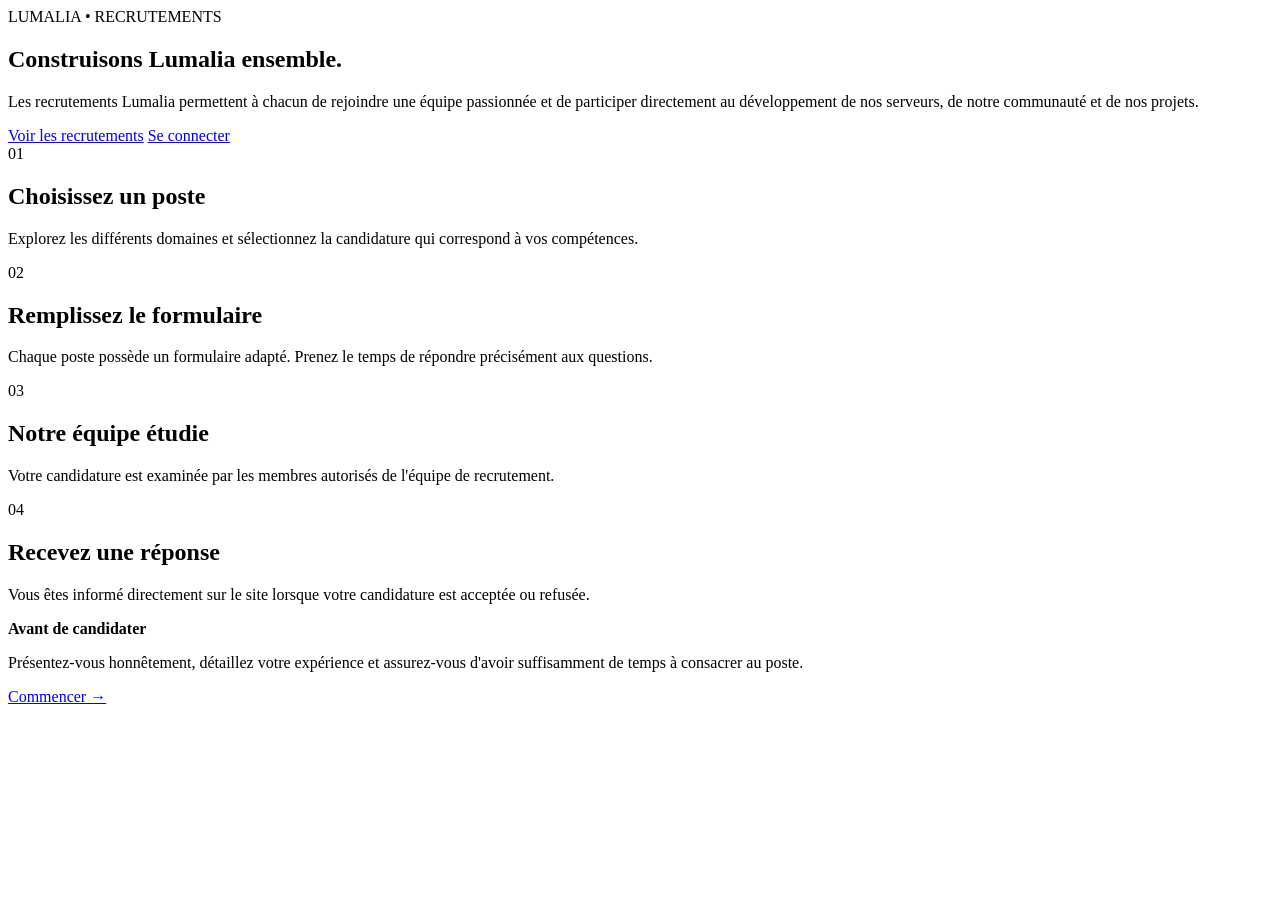
==== commit daca3858: "Update index.html" ====
--- a/index.html
+++ b/index.html
@@ -3,416 +3,37 @@
 <head>
   <meta charset="UTF-8">
   <meta name="viewport" content="width=device-width, initial-scale=1.0">
-  <title>Recrutements — Lumalia</title>
+  <title>Jobs Lumalia — Recrutements</title>
   <link rel="preconnect" href="https://fonts.googleapis.com">
   <link rel="preconnect" href="https://fonts.gstatic.com" crossorigin>
-  <link href="https://fonts.googleapis.com/css2?family=Inter:wght@400;500;600;700;800&display=swap" rel="stylesheet">
-  <link rel="stylesheet" href="index.css">
-  <link rel="stylesheet" href="index.css">
+  <link href="https://fonts.googleapis.com/css2?family=Poppins:wght@400;500;600;700;800&display=swap" rel="stylesheet">
+  <link rel="stylesheet" href="css/global.css"><link rel="stylesheet" href="css/navbar.css">
+  <link rel="stylesheet" href="css/index.css">
 </head>
 <body>
-
-  <!-- Particules background -->
-  <canvas id="particles-canvas"></canvas>
-
-  <!-- NAVBAR -->
-  <nav class="navbar" id="navbar">
-    <div class="navbar-inner">
-      <a href="https://lumania.fr" class="logo">
-        <div class="logo-icon">
-          <!-- Logo Lumalia SVG -->
-          <svg viewBox="0 0 100 100" xmlns="http://www.w3.org/2000/svg">
-            <defs>
-              <linearGradient id="lumaliaGrad" x1="0%" y1="0%" x2="100%" y2="100%">
-                <stop offset="0%" style="stop-color:#f472b6"/>
-                <stop offset="50%" style="stop-color:#a78bfa"/>
-                <stop offset="100%" style="stop-color:#22d3ee"/>
-              </linearGradient>
-            </defs>
-            <rect width="100" height="100" rx="18" fill="url(#lumaliaGrad)"/>
-            <path d="M25 75 L25 25 L45 25 L45 55 L75 55 L75 75 Z" fill="#0a0f0d"/>
-            <path d="M55 25 L75 25 L75 45 L55 45 Z" fill="#0a0f0d" opacity="0.6"/>
-          </svg>
-        </div>
-        <div class="logo-text">Luma<span>lia</span></div>
-      </a>
-      <button class="nav-toggle" id="navToggle" aria-label="Menu">
-        <span></span>
-        <span></span>
-        <span></span>
-      </button>
-      <div class="nav-links" id="navLinks">
-        <a href="https://lumania.fr">Accueil</a>
-        <a href="#jobs" class="active">Recrutements</a>
-        <a href="#why">Pourquoi nous ?</a>
-        <a href="#faq">FAQ</a>
-        <a href="dashboard/">Dashboard</a>
-        <a href="#apply" class="nav-cta">Postuler</a>
+  <div id="navbar"></div>
+  <main class="container home">
+    <section class="hero">
+      <div class="eyebrow">LUMALIA • RECRUTEMENTS</div>
+      <h1>Construisons <span>Lumalia</span> ensemble.</h1>
+      <p>Les recrutements Lumalia permettent à chacun de rejoindre une équipe passionnée et de participer directement au développement de nos serveurs, de notre communauté et de nos projets.</p>
+      <div class="hero-actions">
+        <a class="btn primary" href="recrutements.html">Voir les recrutements</a>
+        <a class="btn secondary" href="connexion.html">Se connecter</a>
       </div>
-    </div>
-  </nav>
-
-  <!-- HERO -->
-  <section class="hero" id="hero">
-    <div class="hero-bg">
-      <div class="hero-grid"></div>
-      <div class="hero-orb hero-orb-1"></div>
-      <div class="hero-orb hero-orb-2"></div>
-    </div>
-    <div class="hero-content">
-      <div class="hero-badge reveal">
-        <span class="dot"></span>
-        Plusieurs postes ouverts
-      </div>
-      <h1 class="reveal">
-        <span id="typing-text"></span><span class="cursor">|</span>
-      </h1>
-      <p class="reveal">Construis l'univers Minecraft de demain aux côtés d'une équipe passionnée. Crystal, Onyx, Green — chaque serveur a besoin de talents comme toi.</p>
-      <div class="hero-stats reveal">
-        <div class="hero-stat">
-          <div class="hero-stat-value" data-count="3">0</div>
-          <div class="hero-stat-label">Serveurs</div>
-        </div>
-        <div class="hero-stat">
-          <div class="hero-stat-value" data-count="12">0</div>
-          <div class="hero-stat-label">Membres staff</div>
-        </div>
-        <div class="hero-stat">
-          <div class="hero-stat-value" data-count="1000">0</div>
-          <div class="hero-stat-label">Joueurs visés</div>
-        </div>
-      </div>
-      <div class="hero-cta reveal">
-        <a href="#jobs" class="hero-btn hero-btn-primary">Voir les postes</a>
-        <a href="#apply" class="hero-btn hero-btn-secondary">Postuler directement</a>
-      </div>
-    </div>
-  </section>
-
-  <!-- JOBS -->
-  <section class="section" id="jobs">
-    <div class="section-header reveal">
-      <div class="section-label">01 · Les postes</div>
-      <h2>Choisis ton rôle</h2>
-      <p>Chaque poste est essentiel pour faire vivre l'univers Lumalia. Trouve celui qui te correspond.</p>
-    </div>
-    <div class="jobs-grid">
-      <div class="job-card reveal" data-poste="Développeur Java">
-        <div class="job-card-glow"></div>
-        <div class="job-card-header">
-          <div class="job-icon dev">
-            <svg width="24" height="24" viewBox="0 0 24 24" fill="none" stroke="currentColor" stroke-width="2" stroke-linecap="round" stroke-linejoin="round"><polyline points="16 18 22 12 16 6"></polyline><polyline points="8 6 2 12 8 18"></polyline></svg>
-          </div>
-          <span class="job-status open">Ouvert</span>
-        </div>
-        <h3>Développeur Java / Plugin</h3>
-        <p>Développe des plugins custom pour nos serveurs Java. Tu maîtrises Spigot/Paper et tu veux créer des mécaniques de jeu uniques.</p>
-        <div class="job-meta">
-          <span class="job-tag">Java</span>
-          <span class="job-tag">Spigot</span>
-          <span class="job-tag">Paper</span>
-          <span class="job-tag">Remote</span>
-        </div>
-        <div class="job-card-footer">
-          <div class="job-salary">Bénévolat <span>· Expérience garantie</span></div>
-          <button class="job-apply-btn" onclick="scrollToApply('Développeur Java')">Postuler</button>
-        </div>
-      </div>
-
-      <div class="job-card reveal" data-poste="Builder">
-        <div class="job-card-glow"></div>
-        <div class="job-card-header">
-          <div class="job-icon builder">
-            <svg width="24" height="24" viewBox="0 0 24 24" fill="none" stroke="currentColor" stroke-width="2" stroke-linecap="round" stroke-linejoin="round"><path d="M3 21h18"></path><path d="M5 21V7l8-4 8 4v14"></path><path d="M9 21v-6h6v6"></path><path d="M10 9h4"></path><path d="M10 13h4"></path></svg>
-          </div>
-          <span class="job-status open">Ouvert</span>
-        </div>
-        <h3>Builder / Architecte</h3>
-        <p>Conçois des mondes immersifs et des structures époustouflantes. Du spawn au monde minage, chaque bloc compte.</p>
-        <div class="job-meta">
-          <span class="job-tag">WorldEdit</span>
-          <span class="job-tag">VoxelSniper</span>
-          <span class="job-tag">Créatif</span>
-        </div>
-        <div class="job-card-footer">
-          <div class="job-salary">Bénévolat <span>· Portfolio requis</span></div>
-          <button class="job-apply-btn" onclick="scrollToApply('Builder')">Postuler</button>
-        </div>
-      </div>
-
-      <div class="job-card reveal" data-poste="Modérateur">
-        <div class="job-card-glow"></div>
-        <div class="job-card-header">
-          <div class="job-icon mod">
-            <svg width="24" height="24" viewBox="0 0 24 24" fill="none" stroke="currentColor" stroke-width="2" stroke-linecap="round" stroke-linejoin="round"><path d="M12 22s8-4 8-10V5l-8-3-8 3v7c0 6 8 10 8 10z"></path></svg>
-          </div>
-          <span class="job-status open">Ouvert</span>
-        </div>
-        <h3>Modérateur</h3>
-        <p>Veille au bon déroulement des parties, modère le chat et aide les joueurs. Tu es la pierre angulaire de la communauté.</p>
-        <div class="job-meta">
-          <span class="job-tag">Communication</span>
-          <span class="job-tag">Réseau</span>
-          <span class="job-tag">Sérieux</span>
-        </div>
-        <div class="job-card-footer">
-          <div class="job-salary">Bénévolat <span>· 16+ requis</span></div>
-          <button class="job-apply-btn" onclick="scrollToApply('Modérateur')">Postuler</button>
-        </div>
-      </div>
-
-      <div class="job-card reveal" data-poste="Graphiste">
-        <div class="job-card-glow"></div>
-        <div class="job-card-header">
-          <div class="job-icon design">
-            <svg width="24" height="24" viewBox="0 0 24 24" fill="none" stroke="currentColor" stroke-width="2" stroke-linecap="round" stroke-linejoin="round"><path d="M12 19l7-7 3 3-7 7-3-3z"></path><path d="M18 13l-1.5-7.5L2 2l3.5 14.5L13 18l5-5z"></path><path d="M2 2l7.586 7.586"></path><circle cx="11" cy="11" r="2"></circle></svg>
-          </div>
-          <span class="job-status open">Ouvert</span>
-        </div>
-        <h3>Graphiste / UI Designer</h3>
-        <p>Crée l'identité visuelle de Lumalia : logos, bannières, textures, interfaces. Donne vie à notre univers graphiquement.</p>
-        <div class="job-meta">
-          <span class="job-tag">Photoshop</span>
-          <span class="job-tag">Figma</span>
-          <span class="job-tag">Illustrator</span>
-        </div>
-        <div class="job-card-footer">
-          <div class="job-salary">Bénévolat <span>· Portfolio requis</span></div>
-          <button class="job-apply-btn" onclick="scrollToApply('Graphiste')">Postuler</button>
-        </div>
-      </div>
-
-      <div class="job-card reveal" data-poste="Community Manager">
-        <div class="job-card-glow"></div>
-        <div class="job-card-header">
-          <div class="job-icon community">
-            <svg width="24" height="24" viewBox="0 0 24 24" fill="none" stroke="currentColor" stroke-width="2" stroke-linecap="round" stroke-linejoin="round"><path d="M17 21v-2a4 4 0 0 0-4-4H5a4 4 0 0 0-4 4v2"></path><circle cx="9" cy="7" r="4"></circle><path d="M23 21v-2a4 4 0 0 0-3-3.87"></path><path d="M16 3.13a4 4 0 0 1 0 7.75"></path></svg>
-          </div>
-          <span class="job-status closed">Complet</span>
-        </div>
-        <h3>Community Manager</h3>
-        <p>Gère nos réseaux sociaux, Discord et annonces. Tu sais créer l'engagement et animer une communauté.</p>
-        <div class="job-meta">
-          <span class="job-tag">Discord</span>
-          <span class="job-tag">Twitter/X</span>
-          <span class="job-tag">TikTok</span>
-        </div>
-        <div class="job-card-footer">
-          <div class="job-salary">Bénévolat <span>· Recrutement fermé</span></div>
-          <button class="job-apply-btn" disabled>Postuler</button>
-        </div>
-      </div>
-
-      <div class="job-card reveal" data-poste="SysAdmin">
-        <div class="job-card-glow"></div>
-        <div class="job-card-header">
-          <div class="job-icon sysadmin">
-            <svg width="24" height="24" viewBox="0 0 24 24" fill="none" stroke="currentColor" stroke-width="2" stroke-linecap="round" stroke-linejoin="round"><rect x="2" y="2" width="20" height="8" rx="2" ry="2"></rect><rect x="2" y="14" width="20" height="8" rx="2" ry="2"></rect><line x1="6" y1="6" x2="6.01" y2="6"></line><line x1="6" y1="18" x2="6.01" y2="18"></line></svg>
-          </div>
-          <span class="job-status open">Ouvert</span>
-        </div>
-        <h3>SysAdmin / DevOps</h3>
-        <p>Gère l'infrastructure serveur, les déploiements et la sécurité. Tu maîtrises Linux, Docker et les réseaux.</p>
-        <div class="job-meta">
-          <span class="job-tag">Linux</span>
-          <span class="job-tag">Docker</span>
-          <span class="job-tag">Réseau</span>
-          <span class="job-tag">Sécurité</span>
-        </div>
-        <div class="job-card-footer">
-          <div class="job-salary">Bénévolat <span>· Expertise requise</span></div>
-          <button class="job-apply-btn" onclick="scrollToApply('SysAdmin')">Postuler</button>
-        </div>
-      </div>
-    </div>
-  </section>
-
-  <!-- WHY JOIN -->
-  <section class="section" id="why">
-    <div class="section-header reveal">
-      <div class="section-label">02 · Pourquoi nous ?</div>
-      <h2>Ce qui t'attend chez Lumalia</h2>
-      <p>Rejoindre Lumalia, c'est plus qu'un poste. C'est une aventure.</p>
-    </div>
-    <div class="why-grid">
-      <div class="why-card reveal">
-        <div class="why-icon">
-          <svg width="28" height="28" viewBox="0 0 24 24" fill="none" stroke="currentColor" stroke-width="2" stroke-linecap="round" stroke-linejoin="round"><path d="M22 12h-4l-3 9L9 3l-3 9H2"></path></svg>
-        </div>
-        <h3>Impact réel</h3>
-        <p>Ton travail est visible par des milliers de joueurs. Chaque feature, chaque build, chaque design compte.</p>
-      </div>
-      <div class="why-card reveal">
-        <div class="why-icon">
-          <svg width="28" height="28" viewBox="0 0 24 24" fill="none" stroke="currentColor" stroke-width="2" stroke-linecap="round" stroke-linejoin="round"><path d="M17 21v-2a4 4 0 0 0-4-4H5a4 4 0 0 0-4 4v2"></path><circle cx="9" cy="7" r="4"></circle><path d="M23 21v-2a4 4 0 0 0-3-3.87"></path><path d="M16 3.13a4 4 0 0 1 0 7.75"></path></svg>
-        </div>
-        <h3>Équipe soudée</h3>
-        <p>Une communauté de passionnés qui partagent la même vision. On avance ensemble, on apprend ensemble.</p>
-      </div>
-      <div class="why-card reveal">
-        <div class="why-icon">
-          <svg width="28" height="28" viewBox="0 0 24 24" fill="none" stroke="currentColor" stroke-width="2" stroke-linecap="round" stroke-linejoin="round"><polyline points="23 6 13.5 15.5 8.5 10.5 1 18"></polyline><polyline points="17 6 23 6 23 12"></polyline></svg>
-        </div>
-        <h3>Expérience concrète</h3>
-        <p>Montée en compétences, projets réels à mettre sur ton CV, et un réseau dans l'univers du gaming.</p>
-      </div>
-      <div class="why-card reveal">
-        <div class="why-icon">
-          <svg width="28" height="28" viewBox="0 0 24 24" fill="none" stroke="currentColor" stroke-width="2" stroke-linecap="round" stroke-linejoin="round"><rect x="2" y="6" width="20" height="12" rx="6"></rect><circle cx="12" cy="12" r="2"></circle><path d="M6 12h.01"></path><path d="M18 12h.01"></path></svg>
-        </div>
-        <h3>Environnement de jeu</h3>
-        <p>Accès privilégié aux serveurs, aux bêtas, et à l'évolution du projet en temps réel.</p>
-      </div>
-    </div>
-  </section>
-
-  <!-- APPLICATION FORM -->
-  <section class="section" id="apply">
-    <div class="section-header reveal">
-      <div class="section-label">03 · Candidature</div>
-      <h2>Postule maintenant</h2>
-      <p>Remplis le formulaire ci-dessous. On te recontacte sous 48h.</p>
-    </div>
-    <div class="form-section reveal">
-      <div class="form-glow"></div>
-      <form id="applyForm" onsubmit="handleSubmit(event)">
-        <div class="form-row">
-          <div class="form-group">
-            <label for="pseudo">Pseudo Minecraft *</label>
-            <input type="text" id="pseudo" name="pseudo" placeholder="Ton pseudo in-game" required>
-          </div>
-          <div class="form-group">
-            <label for="discord">Discord *</label>
-            <input type="text" id="discord" name="discord" placeholder="pseudo#0000" required>
-          </div>
-        </div>
-        <div class="form-row">
-          <div class="form-group">
-            <label for="email">Email *</label>
-            <input type="email" id="email" name="email" placeholder="ton@email.com" required>
-          </div>
-          <div class="form-group">
-            <label for="age">Âge *</label>
-            <input type="number" id="age" name="age" placeholder="16" min="13" max="99" required>
-          </div>
-        </div>
-        <div class="form-group">
-          <label for="poste">Poste visé *</label>
-          <select id="poste" name="poste" required>
-            <option value="">Sélectionne un poste</option>
-            <option value="Développeur Java">Développeur Java / Plugin</option>
-            <option value="Builder">Builder / Architecte</option>
-            <option value="Modérateur">Modérateur</option>
-            <option value="Graphiste">Graphiste / UI Designer</option>
-            <option value="SysAdmin">SysAdmin / DevOps</option>
-          </select>
-        </div>
-        <div class="form-group">
-          <label for="experience">Expérience & motivations *</label>
-          <textarea id="experience" name="experience" placeholder="Parle-nous de ton expérience, tes projets passés, et pourquoi tu veux rejoindre Lumalia..." required></textarea>
-        </div>
-        <div class="form-group">
-          <label for="portfolio">Portfolio / Liens (optionnel)</label>
-          <input type="url" id="portfolio" name="portfolio" placeholder="https://...">
-        </div>
-        <button type="submit" class="form-submit" id="submitBtn">
-          <span class="btn-text">Envoyer ma candidature</span>
-          <span class="btn-loader"></span>
-        </button>
-        <div class="form-success" id="formSuccess">
-          <svg width="20" height="20" viewBox="0 0 24 24" fill="none" stroke="currentColor" stroke-width="2.5" stroke-linecap="round" stroke-linejoin="round"><polyline points="20 6 9 17 4 12"></polyline></svg>
-          Candidature envoyée avec succès ! Redirection vers le dashboard...
-        </div>
-      </form>
-    </div>
-  </section>
-
-  <!-- FAQ -->
-  <section class="section" id="faq">
-    <div class="section-header reveal">
-      <div class="section-label">04 · Questions</div>
-      <h2>Foire aux questions</h2>
-      <p>Tout ce que tu dois savoir avant de postuler.</p>
-    </div>
-    <div class="faq-list">
-      <div class="faq-item reveal">
-        <div class="faq-question" onclick="toggleFaq(this)">
-          Les postes sont-ils rémunérés ?
-          <svg viewBox="0 0 24 24" fill="none" stroke="currentColor" stroke-width="2"><path d="M6 9l6 6 6-6"/></svg>
-        </div>
-        <div class="faq-answer">
-          <p>Pour l'instant, tous les postes sont en bénévolat. Lumalia est un projet communautaire porté par la passion. Cependant, des rémunérations peuvent être envisagées à long terme selon l'évolution du projet.</p>
-        </div>
-      </div>
-      <div class="faq-item reveal">
-        <div class="faq-question" onclick="toggleFaq(this)">
-          Quel âge faut-il pour postuler ?
-          <svg viewBox="0 0 24 24" fill="none" stroke="currentColor" stroke-width="2"><path d="M6 9l6 6 6-6"/></svg>
-        </div>
-        <div class="faq-answer">
-          <p>La majorité des postes requièrent d'avoir au moins 16 ans. Pour les postes à responsabilité (administration, sysadmin), nous préférons des candidats majeurs (18+). Des exceptions peuvent être faites selon la maturité démontrée.</p>
-        </div>
-      </div>
-      <div class="faq-item reveal">
-        <div class="faq-question" onclick="toggleFaq(this)">
-          Combien de temps dure le processus de recrutement ?
-          <svg viewBox="0 0 24 24" fill="none" stroke="currentColor" stroke-width="2"><path d="M6 9l6 6 6-6"/></svg>
-        </div>
-        <div class="faq-answer">
-          <p>On te recontacte sous 48h après ta candidature. Si elle est retenue, un entretien vocal sur Discord est organisé dans la semaine suivante. La décision finale est communiquée sous 7 jours maximum.</p>
-        </div>
-      </div>
-      <div class="faq-item reveal">
-        <div class="faq-question" onclick="toggleFaq(this)">
-          Puis-je postuler pour plusieurs postes ?
-          <svg viewBox="0 0 24 24" fill="none" stroke="currentColor" stroke-width="2"><path d="M6 9l6 6 6-6"/></svg>
-        </div>
-        <div class="faq-answer">
-          <p>Oui, tu peux postuler pour plusieurs postes si tu penses avoir les compétences pour chacun. Précise-le dans ta candidature et on discutera ensemble du poste le plus adapté à ton profil.</p>
-        </div>
-      </div>
-      <div class="faq-item reveal">
-        <div class="faq-question" onclick="toggleFaq(this)">
-          Quel est le temps d'engagement requis ?
-          <svg viewBox="0 0 24 24" fill="none" stroke="currentColor" stroke-width="2"><path d="M6 9l6 6 6-6"/></svg>
-        </div>
-        <div class="faq-answer">
-          <p>On demande un minimum de 5-10h par semaine selon le poste. L'important est la régularité et la communication. Si tu as des périodes d'indisponibilité, on s'adapte — on est une équipe, pas une entreprise.</p>
-        </div>
-      </div>
-    </div>
-  </section>
-
-  <!-- FOOTER -->
-  <footer class="footer">
-    <div class="footer-logo">
-      <div class="logo-icon" style="width:32px;height:32px;">
-        <svg viewBox="0 0 100 100" xmlns="http://www.w3.org/2000/svg">
-          <defs>
-            <linearGradient id="lumaliaGradFooter" x1="0%" y1="0%" x2="100%" y2="100%">
-              <stop offset="0%" style="stop-color:#f472b6"/>
-              <stop offset="50%" style="stop-color:#a78bfa"/>
-              <stop offset="100%" style="stop-color:#22d3ee"/>
-            </linearGradient>
-          </defs>
-          <rect width="100" height="100" rx="18" fill="url(#lumaliaGradFooter)"/>
-          <path d="M25 75 L25 25 L45 25 L45 55 L75 55 L75 75 Z" fill="#0a0f0d"/>
-          <path d="M55 25 L75 25 L75 45 L55 45 Z" fill="#0a0f0d" opacity="0.6"/>
-        </svg>
-      </div>
-      <div class="logo-text">Luma<span>lia</span></div>
-    </div>
-    <div class="footer-links">
-      <a href="https://lumania.fr">Site principal</a>
-      <a href="https://discord.gg/lumania">Discord</a>
-      <a href="https://twitter.com/lumania">Twitter/X</a>
-      <a href="https://tiktok.com/@lumania">TikTok</a>
-    </div>
-    <div class="footer-copy">
-      © 2026 Lumalia. Tous droits réservés. Construit avec ❤️ par la communauté.
-    </div>
-  </footer>
-
-  <script src="index.js"></script>
+    </section>
+    <section class="info-grid">
+      <article class="card"><div class="icon">01</div><h2>Choisissez un poste</h2><p>Explorez les différents domaines et sélectionnez la candidature qui correspond à vos compétences.</p></article>
+      <article class="card"><div class="icon">02</div><h2>Remplissez le formulaire</h2><p>Chaque poste possède un formulaire adapté. Prenez le temps de répondre précisément aux questions.</p></article>
+      <article class="card"><div class="icon">03</div><h2>Notre équipe étudie</h2><p>Votre candidature est examinée par les membres autorisés de l'équipe de recrutement.</p></article>
+      <article class="card"><div class="icon">04</div><h2>Recevez une réponse</h2><p>Vous êtes informé directement sur le site lorsque votre candidature est acceptée ou refusée.</p></article>
+    </section>
+    <section class="notice">
+      <div><strong>Avant de candidater</strong><p>Présentez-vous honnêtement, détaillez votre expérience et assurez-vous d'avoir suffisamment de temps à consacrer au poste.</p></div>
+      <a href="recrutements.html" class="text-link">Commencer →</a>
+    </section>
+  </main>
+  <script src="js/navbar.js"></script>
+  <script src="js/auth.js"></script>
 </body>
 </html>
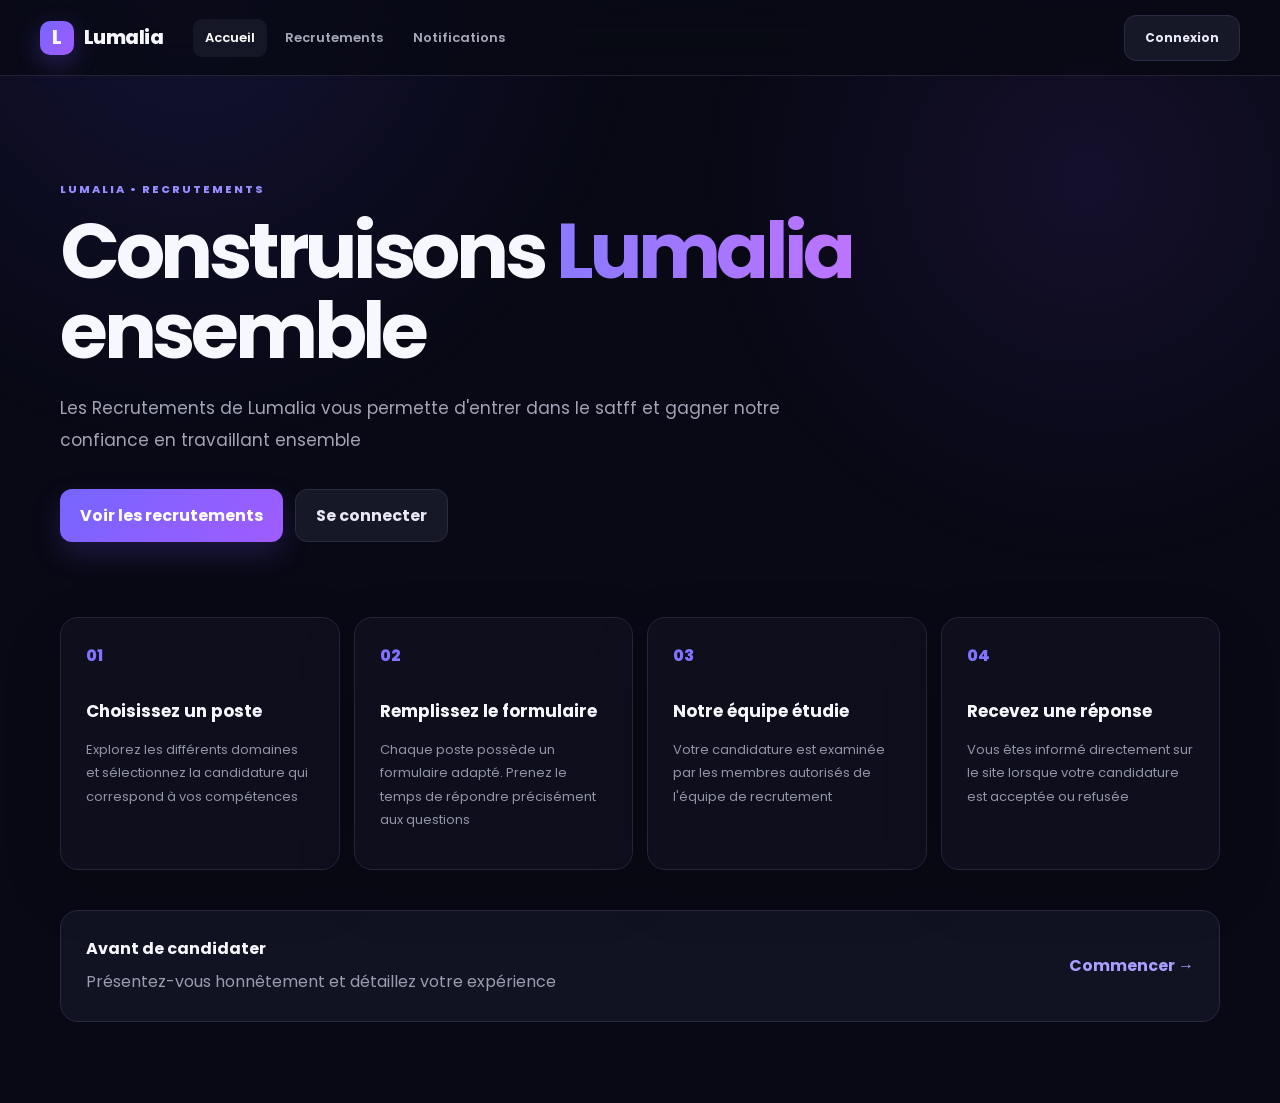
==== commit 86e9e2ab: "Update index.html" ====
--- a/index.html
+++ b/index.html
@@ -15,21 +15,21 @@
   <main class="container home">
     <section class="hero">
       <div class="eyebrow">LUMALIA • RECRUTEMENTS</div>
-      <h1>Construisons <span>Lumalia</span> ensemble.</h1>
-      <p>Les recrutements Lumalia permettent à chacun de rejoindre une équipe passionnée et de participer directement au développement de nos serveurs, de notre communauté et de nos projets.</p>
+      <h1>Construisons <span>Lumalia</span> ensemble</h1>
+      <p>Les Recrutements de Lumalia vous permette d'entrer dans le satff et gagner notre confiance en travaillant ensemble</p>
       <div class="hero-actions">
         <a class="btn primary" href="recrutements.html">Voir les recrutements</a>
         <a class="btn secondary" href="connexion.html">Se connecter</a>
       </div>
     </section>
     <section class="info-grid">
-      <article class="card"><div class="icon">01</div><h2>Choisissez un poste</h2><p>Explorez les différents domaines et sélectionnez la candidature qui correspond à vos compétences.</p></article>
-      <article class="card"><div class="icon">02</div><h2>Remplissez le formulaire</h2><p>Chaque poste possède un formulaire adapté. Prenez le temps de répondre précisément aux questions.</p></article>
-      <article class="card"><div class="icon">03</div><h2>Notre équipe étudie</h2><p>Votre candidature est examinée par les membres autorisés de l'équipe de recrutement.</p></article>
-      <article class="card"><div class="icon">04</div><h2>Recevez une réponse</h2><p>Vous êtes informé directement sur le site lorsque votre candidature est acceptée ou refusée.</p></article>
+      <article class="card"><div class="icon">01</div><h2>Choisissez un poste</h2><p>Explorez les différents domaines et sélectionnez la candidature qui correspond à vos compétences</p></article>
+      <article class="card"><div class="icon">02</div><h2>Remplissez le formulaire</h2><p>Chaque poste possède un formulaire adapté. Prenez le temps de répondre précisément aux questions</p></article>
+      <article class="card"><div class="icon">03</div><h2>Notre équipe étudie</h2><p>Votre candidature est examinée par les membres autorisés de l'équipe de recrutement</p></article>
+      <article class="card"><div class="icon">04</div><h2>Recevez une réponse</h2><p>Vous êtes informé directement sur le site lorsque votre candidature est acceptée ou refusée</p></article>
     </section>
     <section class="notice">
-      <div><strong>Avant de candidater</strong><p>Présentez-vous honnêtement, détaillez votre expérience et assurez-vous d'avoir suffisamment de temps à consacrer au poste.</p></div>
+      <div><strong>Avant de candidater</strong><p>Présentez-vous honnêtement et détaillez votre expérience</p></div>
       <a href="recrutements.html" class="text-link">Commencer →</a>
     </section>
   </main>
--- a/css/global.css
+++ b/css/global.css
@@ -0,0 +1 @@
+*{box-sizing:border-box}html{scroll-behavior:smooth}body{margin:0;font-family:Poppins,Arial,sans-serif;background:#080914;color:#f6f7ff;min-height:100vh}body:before{content:"";position:fixed;inset:0;pointer-events:none;background:radial-gradient(circle at 15% 0%,rgba(96,75,255,.13),transparent 32%),radial-gradient(circle at 85% 20%,rgba(131,72,255,.10),transparent 30%);z-index:-1}a{color:inherit;text-decoration:none}button,input,textarea,select{font:inherit}.container{width:min(1160px,calc(100% - 40px));margin:0 auto}.eyebrow{font-size:11px;font-weight:800;letter-spacing:.18em;color:#958cff;text-transform:uppercase}.muted{color:#9699ad}.page-header{padding:80px 0 42px}.page-header.compact{padding:35px 0}.page-header h1{font-size:clamp(34px,5vw,58px);line-height:1.05;margin:10px 0 16px;letter-spacing:-.04em}.page-header p{max-width:700px;color:#999caf;line-height:1.8}.btn{border:0;border-radius:12px;padding:13px 20px;font-weight:700;cursor:pointer;display:inline-flex;align-items:center;justify-content:center;transition:.2s}.btn:hover{transform:translateY(-2px)}.btn.primary{background:linear-gradient(135deg,#7665ff,#a05cff);color:#fff;box-shadow:0 12px 30px rgba(113,85,255,.2)}.btn.secondary{background:#171827;border:1px solid #292b40;color:#e9e9f5}.btn.full{width:100%}.card{background:rgba(16,17,31,.82);border:1px solid #24263a;border-radius:18px;padding:25px;box-shadow:0 20px 60px rgba(0,0,0,.15)}.notice{display:flex;align-items:center;justify-content:space-between;gap:25px;background:#111323;border:1px solid #282a40;border-radius:18px;padding:25px;margin:40px 0 80px}.notice p{color:#9b9daf;margin:7px 0 0;line-height:1.7}.text-link{font-weight:700;color:#a99fff;white-space:nowrap}.hidden{display:none!important}.form-message{min-height:22px;margin-top:14px;text-align:center;font-size:14px;color:#9d9fb0}.form-message.success{color:#75e0aa}.form-message.error{color:#ff7e92}@media(max-width:700px){.container{width:min(100% - 24px,1160px)}.page-header{padding:55px 0 28px}.notice{align-items:flex-start;flex-direction:column}.btn{width:100%}}
--- a/css/navbar.css
+++ b/css/navbar.css
@@ -0,0 +1 @@
+.navbar{height:76px;position:sticky;top:0;z-index:100;background:rgba(8,9,20,.78);backdrop-filter:blur(18px);border-bottom:1px solid rgba(43,45,63,.7)}.navbar-inner{height:100%;width:min(1200px,calc(100% - 32px));margin:auto;display:flex;align-items:center;gap:30px}.brand{display:flex;align-items:center;gap:10px;font-weight:800;font-size:19px;letter-spacing:-.03em}.brand-mark{width:34px;height:34px;border-radius:10px;display:grid;place-items:center;background:linear-gradient(135deg,#7665ff,#a25bff);box-shadow:0 8px 25px rgba(115,88,255,.3)}.nav-links{display:flex;align-items:center;gap:6px;flex:1}.nav-links a{padding:9px 12px;border-radius:9px;color:#a6a8b8;font-size:13px;font-weight:600}.nav-links a:hover,.nav-links a.active{color:#fff;background:#151626}.nav-user{display:flex;align-items:center;gap:8px}.nav-user a,.nav-user button{font-size:12px;font-weight:700}.nav-avatar{width:31px;height:31px;border-radius:50%;background:#292b42;display:grid;place-items:center;font-size:12px}.nav-bell{position:relative}.nav-badge{position:absolute;top:2px;right:1px;width:6px;height:6px;border-radius:50%;background:#a05cff}.mobile-toggle{display:none;background:none;border:0;color:#fff;font-size:24px}.mobile-menu{display:none}@media(max-width:760px){.nav-links,.nav-user{display:none}.mobile-toggle{display:block;margin-left:auto}.mobile-menu.open{display:flex;position:absolute;top:76px;left:0;right:0;padding:14px;flex-direction:column;background:#0d0e1c;border-bottom:1px solid #25273a}.mobile-menu a{padding:13px;color:#b5b6c7}.navbar-inner{width:calc(100% - 24px)}}
--- a/css/index.css
+++ b/css/index.css
@@ -0,0 +1 @@
+.home{padding-bottom:1px}.hero{padding:105px 0 75px;max-width:850px}.hero h1{font-size:clamp(42px,7vw,78px);line-height:1.02;letter-spacing:-.055em;margin:13px 0 22px}.hero h1 span{background:linear-gradient(90deg,#8a79ff,#bd74ff);-webkit-background-clip:text;color:transparent}.hero p{max-width:720px;color:#a2a4b6;font-size:17px;line-height:1.9}.hero-actions{display:flex;gap:12px;margin-top:32px}.info-grid{display:grid;grid-template-columns:repeat(4,1fr);gap:14px}.info-grid .card{min-height:230px}.info-grid .icon{font-weight:800;color:#8173ff;margin-bottom:30px}.info-grid h2{font-size:17px}.info-grid p{font-size:13px;color:#9295a8;line-height:1.8}@media(max-width:900px){.info-grid{grid-template-columns:repeat(2,1fr)}}@media(max-width:600px){.hero{padding:65px 0 50px}.hero-actions{flex-direction:column}.info-grid{grid-template-columns:1fr}}
